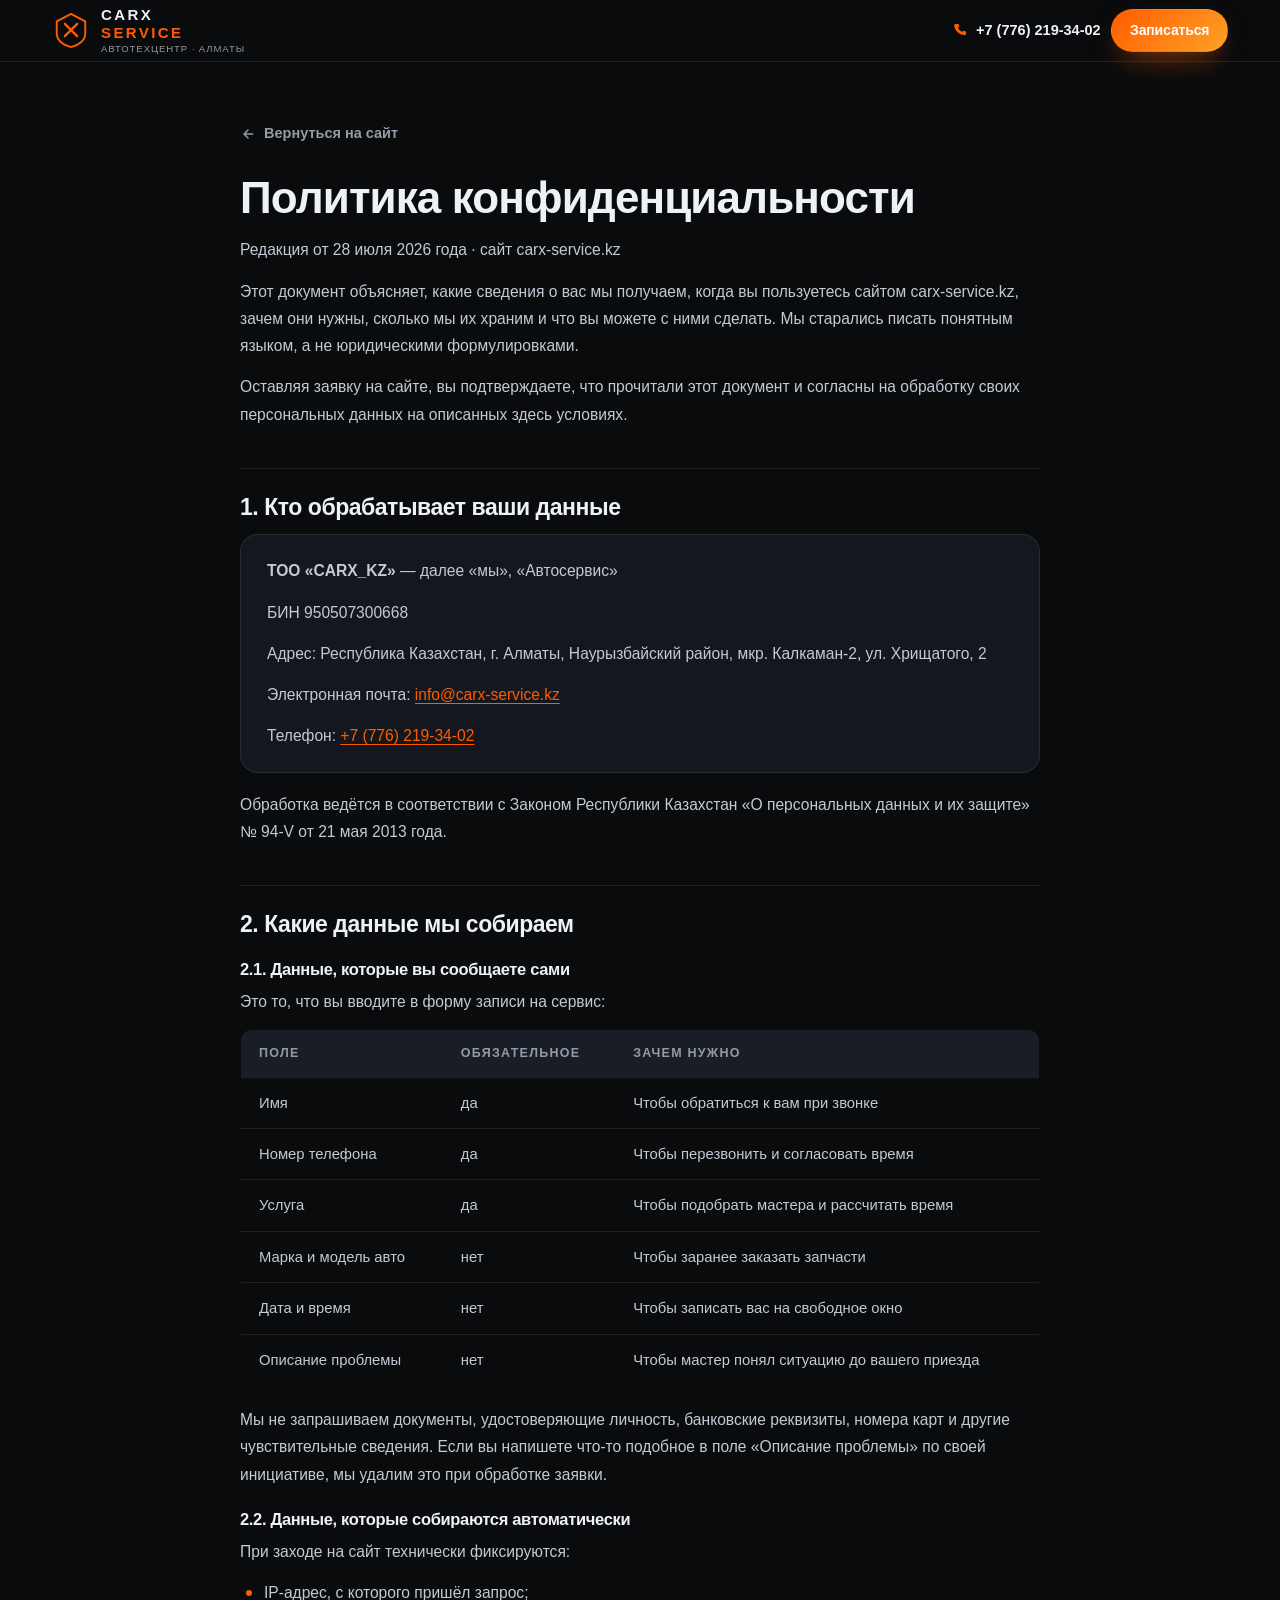
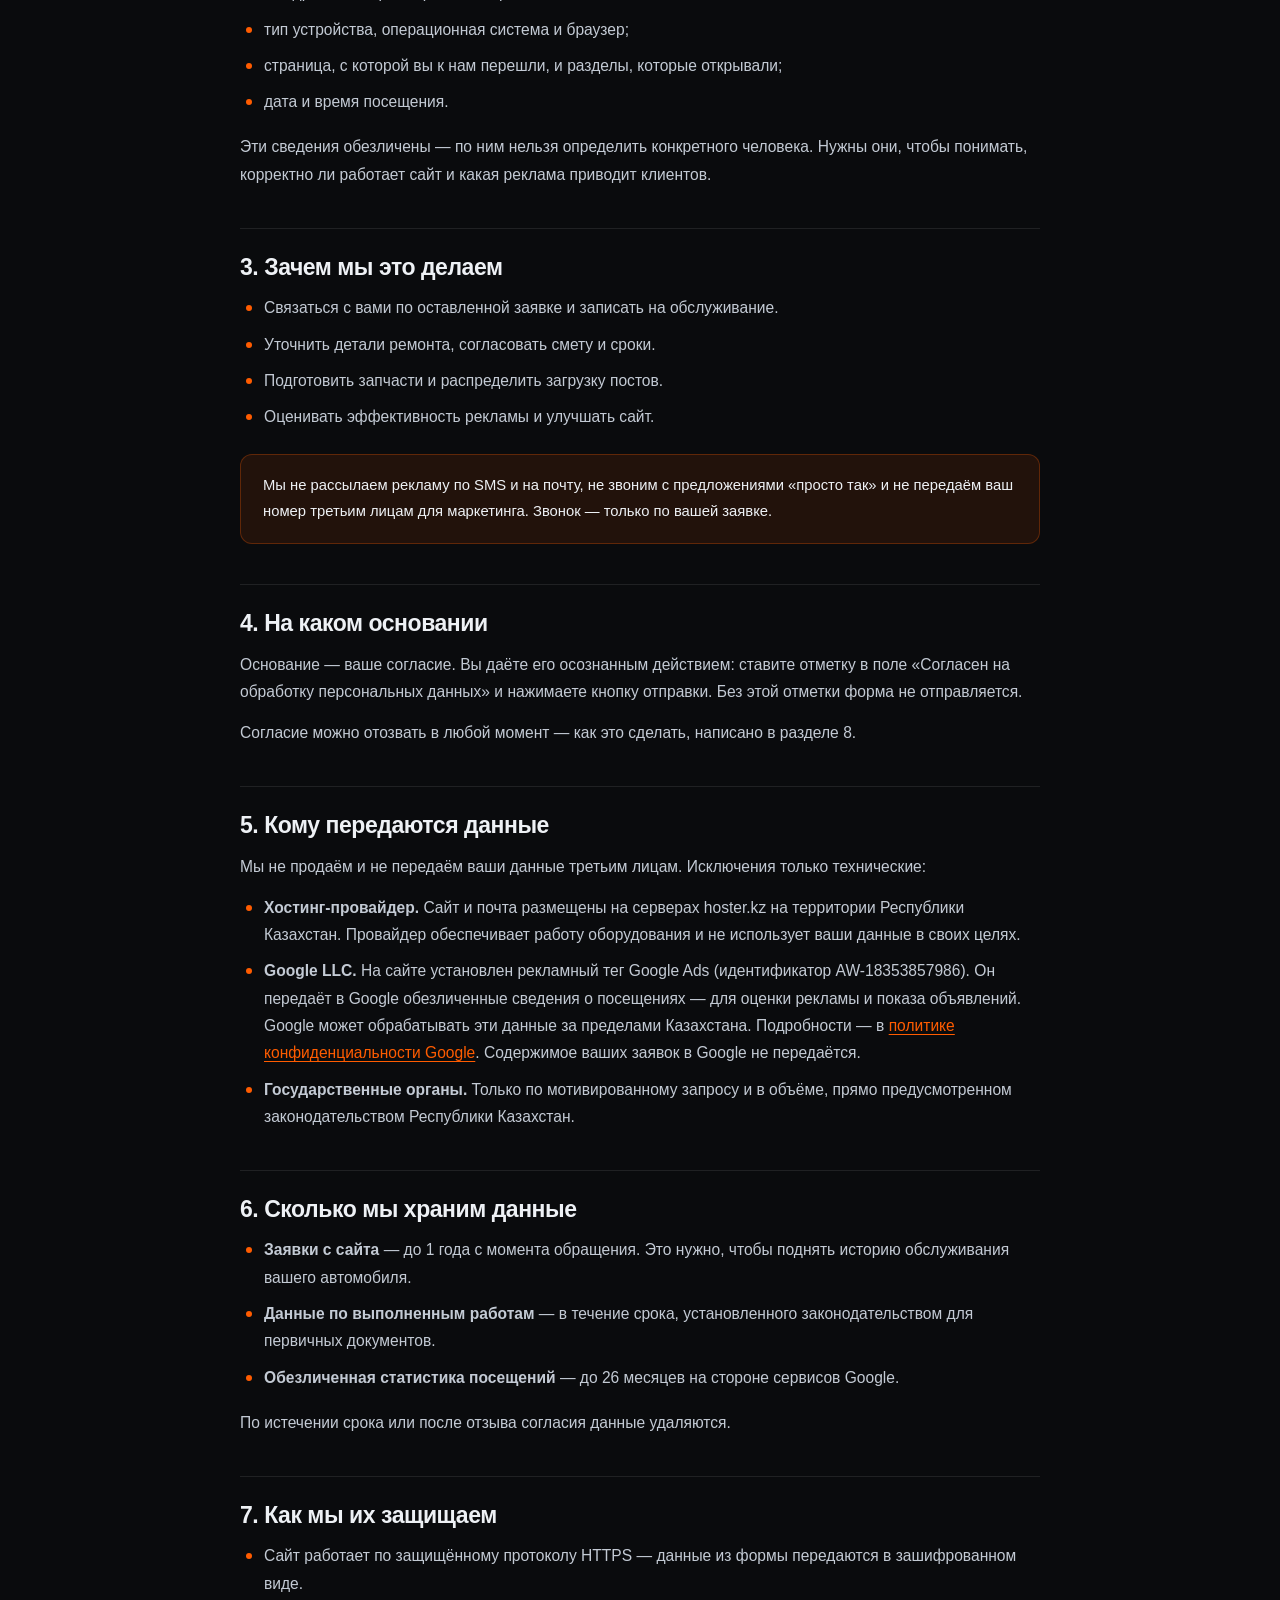
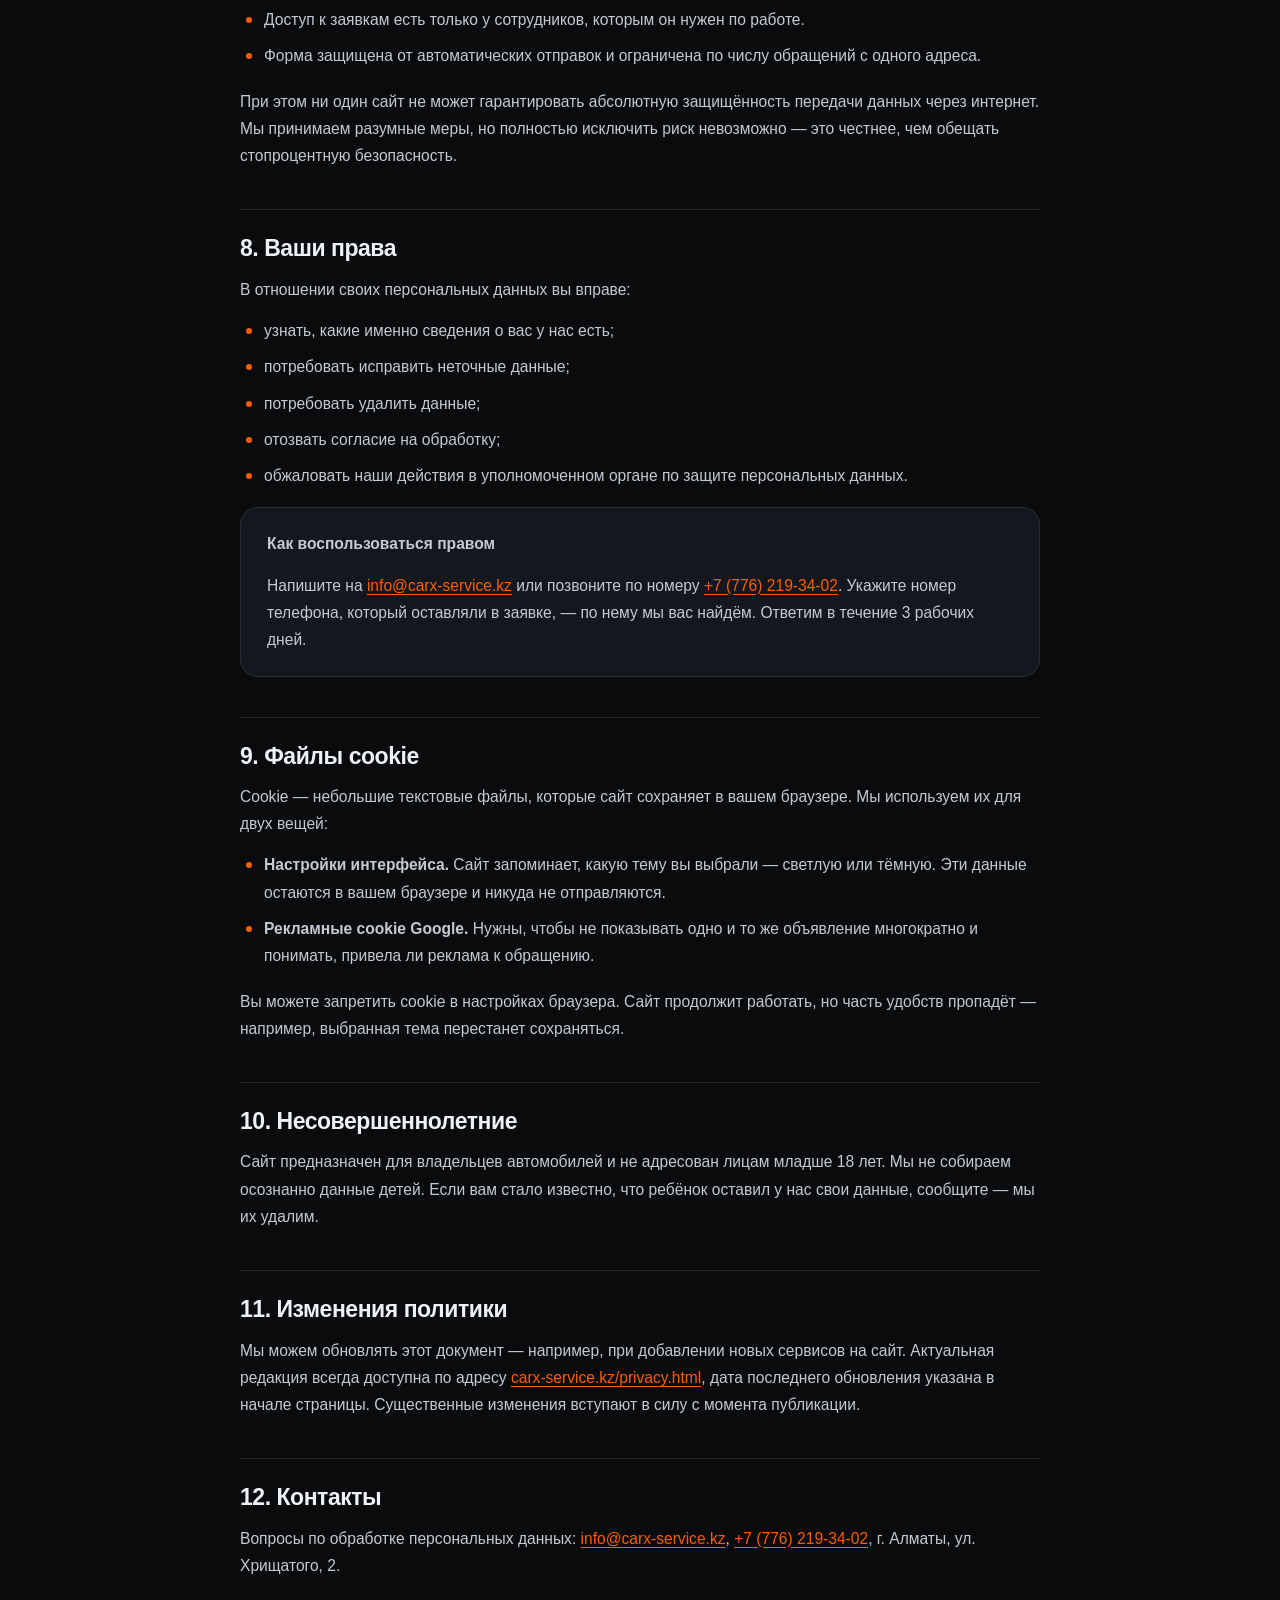
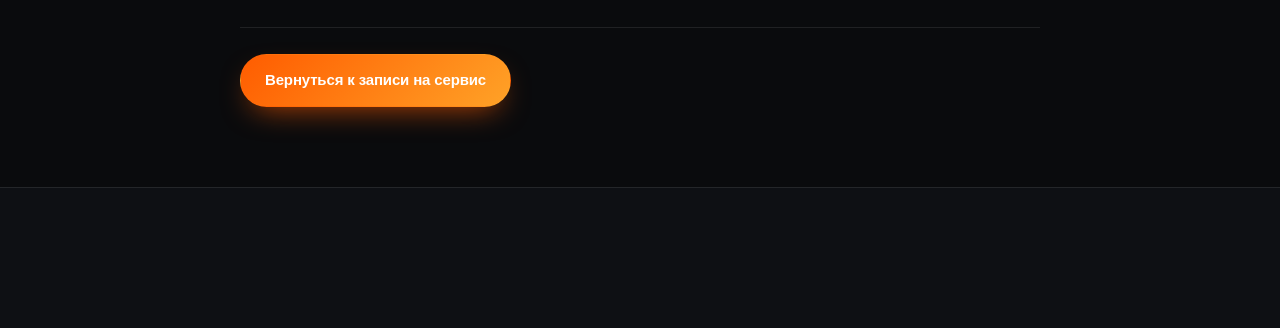
==== privacy.html @ 40d11602 "3 sept" ====
<!DOCTYPE html>
<html lang="ru" data-theme="dark">
<head>
<meta charset="utf-8">
<meta name="viewport" content="width=device-width, initial-scale=1, viewport-fit=cover">

<title>Политика конфиденциальности — CARX SERVICE, Алматы</title>
<meta name="description" content="Как автосервис CARX SERVICE в Алматы собирает, использует и защищает персональные данные посетителей сайта carx-service.kz.">
<link rel="canonical" href="https://carx-service.kz/privacy.html">
<meta name="robots" content="index, follow">
<meta name="theme-color" content="#0a0b0d">
<meta name="color-scheme" content="dark light">

<link rel="icon" href="assets/img/favicon.svg" type="image/svg+xml">
<link rel="icon" href="assets/img/favicon-32.png" sizes="32x32" type="image/png">
<link rel="apple-touch-icon" href="assets/img/apple-touch-icon.png">
<link rel="stylesheet" href="assets/css/style.css?v=5">

<style>
  /* Стили только для этой страницы — общий style.css не трогаем. */
  .doc { max-width: 800px; margin-inline: auto; padding: calc(var(--header-h) + 48px) 0 80px; }
  .doc__back {
    display: inline-flex; align-items: center; gap: 8px; margin-bottom: 28px;
    font-size: 14.5px; font-weight: 600; color: var(--muted);
    transition: color .25s var(--ease);
  }
  .doc__back:hover { color: var(--accent); }
  .doc h1 { font-size: clamp(28px, 4.5vw, 44px); margin-bottom: 14px; }
  .doc__meta { color: var(--muted); font-size: 14px; margin-bottom: 40px; }
  .doc h2 {
    font-size: clamp(19px, 2.4vw, 23px); margin: 40px 0 14px;
    padding-top: 26px; border-top: 1px solid var(--line);
  }
  .doc h3 { font-size: 16.5px; margin: 22px 0 10px; color: var(--txt); }
  .doc p, .doc li { color: var(--txt-2); font-size: 15.6px; line-height: 1.75; }
  .doc p { margin: 0 0 14px; }
  .doc ul { display: grid; gap: 9px; margin: 0 0 18px; padding-left: 4px; }
  .doc ul li { position: relative; padding-left: 20px; }
  .doc ul li::before {
    content: ""; position: absolute; left: 2px; top: 11px;
    width: 6px; height: 6px; border-radius: 50%; background: var(--accent);
  }
  .doc a:not(.btn):not(.doc__back) {
    color: var(--accent); text-decoration: underline; text-underline-offset: 3px;
  }
  .doc__card {
    padding: 22px 26px; border: 1px solid var(--line); border-radius: var(--radius);
    background: var(--surface); margin: 0 0 18px;
  }
  .doc__card p:last-child { margin-bottom: 0; }
  .doc__note {
    padding: 18px 22px; border-radius: var(--radius-sm); margin: 24px 0;
    background: color-mix(in srgb, var(--accent) 10%, transparent);
    border: 1px solid color-mix(in srgb, var(--accent) 28%, transparent);
  }
  .doc__note p { margin: 0; color: var(--txt); font-size: 14.8px; }
  .doc__foot { margin-top: 48px; padding-top: 26px; border-top: 1px solid var(--line); }
  .doc table { margin: 0 0 20px; border: 1px solid var(--line); border-radius: var(--radius-sm); overflow: hidden; }
  .doc th, .doc td { padding: 13px 18px; text-align: left; border-bottom: 1px solid var(--line); font-size: 14.8px; }
  .doc th { background: var(--surface-2); color: var(--muted); font-size: 12.5px; text-transform: uppercase; letter-spacing: .1em; }
  .doc td { color: var(--txt-2); }
  .doc tr:last-child td { border-bottom: 0; }
  @media (max-width: 640px) {
    .doc th:nth-child(2), .doc td:nth-child(2) { display: none; }
  }
</style>
</head>
<body>

<header class="header is-stuck">
  <div class="container header__inner">
    <a href="index.html" class="logo" aria-label="CARX SERVICE — на главную">
      <svg class="logo__mark" viewBox="0 0 40 40" width="38" height="38" aria-hidden="true">
        <path d="M20 3 L35 11 L35 24 C35 31 28 36 20 38 C12 36 5 31 5 24 L5 11 Z"
              fill="none" stroke="currentColor" stroke-width="2" stroke-linejoin="round"/>
        <path d="M13.5 13.5 L26.5 26.5 M26.5 13.5 L13.5 26.5" fill="none" stroke="currentColor"
              stroke-width="2.4" stroke-linecap="round" stroke-linejoin="round"/>
      </svg>
      <span class="logo__text">CARX<b>SERVICE</b><i>автотехцентр · Алматы</i></span>
    </a>
    <div class="header__actions" style="margin-left:auto">
      <a href="tel:+77762193402" class="header__phone">
        <svg viewBox="0 0 24 24" width="16" height="16" aria-hidden="true"><path d="M6.6 3h3l1.5 4-2.2 1.6a12 12 0 0 0 6.5 6.5L17 12.9l4 1.5v3a2.5 2.5 0 0 1-2.7 2.5A17 17 0 0 1 3.1 5.7 2.5 2.5 0 0 1 5.6 3z" fill="currentColor"/></svg>
        <span>+7 (776) 219-34-02</span>
      </a>
      <a href="index.html#booking" class="btn btn--primary btn--sm">Записаться</a>
    </div>
  </div>
</header>

<main class="container">
<article class="doc">

  <a href="index.html" class="doc__back">
    <svg viewBox="0 0 24 24" width="16" height="16" aria-hidden="true"><path d="M19 12H6M12 6l-6 6 6 6" fill="none" stroke="currentColor" stroke-width="2.2" stroke-linecap="round" stroke-linejoin="round"/></svg>
    Вернуться на сайт
  </a>

  <h1>Политика конфиденциальности</h1>
  <p class="doc__meta">Редакция от 28 июля 2026 года · сайт carx-service.kz</p>

  <p>
    Этот документ объясняет, какие сведения о вас мы получаем, когда вы пользуетесь сайтом
    carx-service.kz, зачем они нужны, сколько мы их храним и что вы можете с ними сделать.
    Мы старались писать понятным языком, а не юридическими формулировками.
  </p>
  <p>
    Оставляя заявку на сайте, вы подтверждаете, что прочитали этот документ и согласны
    на обработку своих персональных данных на описанных здесь условиях.
  </p>

  <h2>1. Кто обрабатывает ваши данные</h2>
  <div class="doc__card">
    <p><b>ТОО «CARX_KZ»</b> — далее «мы», «Автосервис»</p>
    <p>БИН 950507300668</p>
    <p>Адрес: Республика Казахстан, г. Алматы, Наурызбайский район, мкр. Калкаман-2, ул. Хрищатого, 2</p>
    <p>Электронная почта: <a href="mailto:info@carx-service.kz">info@carx-service.kz</a></p>
    <p>Телефон: <a href="tel:+77762193402">+7 (776) 219-34-02</a></p>
  </div>
  <p>
    Обработка ведётся в соответствии с Законом Республики Казахстан
    «О персональных данных и их защите» № 94-V от 21 мая 2013 года.
  </p>

  <h2>2. Какие данные мы собираем</h2>

  <h3>2.1. Данные, которые вы сообщаете сами</h3>
  <p>Это то, что вы вводите в форму записи на сервис:</p>
  <table>
    <thead><tr><th>Поле</th><th>Обязательное</th><th>Зачем нужно</th></tr></thead>
    <tbody>
      <tr><td>Имя</td><td>да</td><td>Чтобы обратиться к вам при звонке</td></tr>
      <tr><td>Номер телефона</td><td>да</td><td>Чтобы перезвонить и согласовать время</td></tr>
      <tr><td>Услуга</td><td>да</td><td>Чтобы подобрать мастера и рассчитать время</td></tr>
      <tr><td>Марка и модель авто</td><td>нет</td><td>Чтобы заранее заказать запчасти</td></tr>
      <tr><td>Дата и время</td><td>нет</td><td>Чтобы записать вас на свободное окно</td></tr>
      <tr><td>Описание проблемы</td><td>нет</td><td>Чтобы мастер понял ситуацию до вашего приезда</td></tr>
    </tbody>
  </table>
  <p>
    Мы не запрашиваем документы, удостоверяющие личность, банковские реквизиты, номера карт
    и другие чувствительные сведения. Если вы напишете что-то подобное в поле «Описание проблемы»
    по своей инициативе, мы удалим это при обработке заявки.
  </p>

  <h3>2.2. Данные, которые собираются автоматически</h3>
  <p>При заходе на сайт технически фиксируются:</p>
  <ul>
    <li>IP-адрес, с которого пришёл запрос;</li>
    <li>тип устройства, операционная система и браузер;</li>
    <li>страница, с которой вы к нам перешли, и разделы, которые открывали;</li>
    <li>дата и время посещения.</li>
  </ul>
  <p>
    Эти сведения обезличены — по ним нельзя определить конкретного человека. Нужны они,
    чтобы понимать, корректно ли работает сайт и какая реклама приводит клиентов.
  </p>

  <h2>3. Зачем мы это делаем</h2>
  <ul>
    <li>Связаться с вами по оставленной заявке и записать на обслуживание.</li>
    <li>Уточнить детали ремонта, согласовать смету и сроки.</li>
    <li>Подготовить запчасти и распределить загрузку постов.</li>
    <li>Оценивать эффективность рекламы и улучшать сайт.</li>
  </ul>
  <div class="doc__note">
    <p>
      Мы не рассылаем рекламу по SMS и на почту, не звоним с предложениями «просто так»
      и не передаём ваш номер третьим лицам для маркетинга. Звонок — только по вашей заявке.
    </p>
  </div>

  <h2>4. На каком основании</h2>
  <p>
    Основание — ваше согласие. Вы даёте его осознанным действием: ставите отметку в поле
    «Согласен на обработку персональных данных» и нажимаете кнопку отправки.
    Без этой отметки форма не отправляется.
  </p>
  <p>Согласие можно отозвать в любой момент — как это сделать, написано в разделе 8.</p>

  <h2>5. Кому передаются данные</h2>
  <p>Мы не продаём и не передаём ваши данные третьим лицам. Исключения только технические:</p>
  <ul>
    <li>
      <b>Хостинг-провайдер.</b> Сайт и почта размещены на серверах hoster.kz на территории
      Республики Казахстан. Провайдер обеспечивает работу оборудования и не использует
      ваши данные в своих целях.
    </li>
    <li>
      <b>Google LLC.</b> На сайте установлен рекламный тег Google Ads (идентификатор AW-18353857986).
      Он передаёт в Google обезличенные сведения о посещениях — для оценки рекламы и показа
      объявлений. Google может обрабатывать эти данные за пределами Казахстана. Подробности —
      в <a href="https://policies.google.com/privacy?hl=ru" target="_blank" rel="noopener">политике конфиденциальности Google</a>.
      Содержимое ваших заявок в Google не передаётся.
    </li>
    <li>
      <b>Государственные органы.</b> Только по мотивированному запросу и в объёме,
      прямо предусмотренном законодательством Республики Казахстан.
    </li>
  </ul>

  <h2>6. Сколько мы храним данные</h2>
  <ul>
    <li><b>Заявки с сайта</b> — до 1 года с момента обращения. Это нужно, чтобы поднять историю обслуживания вашего автомобиля.</li>
    <li><b>Данные по выполненным работам</b> — в течение срока, установленного законодательством для первичных документов.</li>
    <li><b>Обезличенная статистика посещений</b> — до 26 месяцев на стороне сервисов Google.</li>
  </ul>
  <p>По истечении срока или после отзыва согласия данные удаляются.</p>

  <h2>7. Как мы их защищаем</h2>
  <ul>
    <li>Сайт работает по защищённому протоколу HTTPS — данные из формы передаются в зашифрованном виде.</li>
    <li>Доступ к заявкам есть только у сотрудников, которым он нужен по работе.</li>
    <li>Форма защищена от автоматических отправок и ограничена по числу обращений с одного адреса.</li>
  </ul>
  <p>
    При этом ни один сайт не может гарантировать абсолютную защищённость передачи данных
    через интернет. Мы принимаем разумные меры, но полностью исключить риск невозможно —
    это честнее, чем обещать стопроцентную безопасность.
  </p>

  <h2>8. Ваши права</h2>
  <p>В отношении своих персональных данных вы вправе:</p>
  <ul>
    <li>узнать, какие именно сведения о вас у нас есть;</li>
    <li>потребовать исправить неточные данные;</li>
    <li>потребовать удалить данные;</li>
    <li>отозвать согласие на обработку;</li>
    <li>обжаловать наши действия в уполномоченном органе по защите персональных данных.</li>
  </ul>
  <div class="doc__card">
    <p><b>Как воспользоваться правом</b></p>
    <p>
      Напишите на <a href="mailto:info@carx-service.kz">info@carx-service.kz</a>
      или позвоните по номеру <a href="tel:+77762193402">+7 (776) 219-34-02</a>.
      Укажите номер телефона, который оставляли в заявке, — по нему мы вас найдём.
      Ответим в течение 3 рабочих дней.
    </p>
  </div>

  <h2>9. Файлы cookie</h2>
  <p>Cookie — небольшие текстовые файлы, которые сайт сохраняет в вашем браузере. Мы используем их для двух вещей:</p>
  <ul>
    <li><b>Настройки интерфейса.</b> Сайт запоминает, какую тему вы выбрали — светлую или тёмную. Эти данные остаются в вашем браузере и никуда не отправляются.</li>
    <li><b>Рекламные cookie Google.</b> Нужны, чтобы не показывать одно и то же объявление многократно и понимать, привела ли реклама к обращению.</li>
  </ul>
  <p>
    Вы можете запретить cookie в настройках браузера. Сайт продолжит работать, но часть
    удобств пропадёт — например, выбранная тема перестанет сохраняться.
  </p>

  <h2>10. Несовершеннолетние</h2>
  <p>
    Сайт предназначен для владельцев автомобилей и не адресован лицам младше 18 лет.
    Мы не собираем осознанно данные детей. Если вам стало известно, что ребёнок оставил
    у нас свои данные, сообщите — мы их удалим.
  </p>

  <h2>11. Изменения политики</h2>
  <p>
    Мы можем обновлять этот документ — например, при добавлении новых сервисов на сайт.
    Актуальная редакция всегда доступна по адресу
    <a href="https://carx-service.kz/privacy.html">carx-service.kz/privacy.html</a>,
    дата последнего обновления указана в начале страницы. Существенные изменения
    вступают в силу с момента публикации.
  </p>

  <h2>12. Контакты</h2>
  <p>
    Вопросы по обработке персональных данных:
    <a href="mailto:info@carx-service.kz">info@carx-service.kz</a>,
    <a href="tel:+77762193402">+7 (776) 219-34-02</a>,
    г. Алматы, ул. Хрищатого, 2.
  </p>

  <div class="doc__foot">
    <a href="index.html#booking" class="btn btn--primary">Вернуться к записи на сервис</a>
  </div>

</article>
</main>

<footer class="footer">
  <div class="container footer__bottom">
    <p>© 2013–2026 ТОО «CARX_KZ». Все права защищены.</p>
    <p><a href="index.html">Главная страница</a></p>
  </div>
</footer>

</body>
</html>
---- assets/css/style.css ----
/* =========================================================
   CARX SERVICE — автосервис в Алматы
   Нативный CSS. Без фреймворков и внешних шрифтов.
   Оглавление:
     01 Токены и темы        06 Секции и заголовки
     02 Базовые стили        07 Блоки (услуги … контакты)
     03 Утилиты и анимации   08 Подвал и оверлеи
     04 Кнопки               09 Адаптив
     05 Шапка и меню         10 prefers-reduced-motion
   ========================================================= */

/* ============ 01. ТОКЕНЫ И ТЕМЫ ============ */
:root {
  --accent:        #ff5c00;
  --accent-2:      #ffa227;
  --accent-ink:    #0a0b0d;

  --bg:            #0a0b0d;
  --bg-2:          #0e1014;
  --surface:       #14171d;
  --surface-2:     #191d25;
  --line:          rgba(255, 255, 255, .09);
  --line-strong:   rgba(255, 255, 255, .18);
  --txt:           #eef1f5;
  --txt-2:         #c3cad4;
  --muted:         #939ba8;
  --shadow:        0 24px 60px -20px rgba(0, 0, 0, .75);

  --radius:        18px;
  --radius-sm:     12px;
  --radius-lg:     26px;

  --header-h:      74px;
  --container:     1240px;
  --gap:           clamp(16px, 2.2vw, 28px);

  --ease:          cubic-bezier(.22, 1, .36, 1);
  --ease-out:      cubic-bezier(.16, 1, .3, 1);

  --font: -apple-system, BlinkMacSystemFont, "Segoe UI", "Inter", "SF Pro Display",
          Roboto, "Helvetica Neue", Arial, sans-serif;
  --mono: ui-monospace, "SF Mono", "JetBrains Mono", Menlo, Consolas, monospace;
}

[data-theme="light"] {
  --accent:        #e94e00;
  --accent-2:      #c2700a;
  --accent-ink:    #ffffff;

  --bg:            #f4f6f8;
  --bg-2:          #ffffff;
  --surface:       #ffffff;
  --surface-2:     #eef1f5;
  --line:          rgba(10, 12, 16, .10);
  --line-strong:   rgba(10, 12, 16, .22);
  --txt:           #10131a;
  --txt-2:         #333a46;
  --muted:         #626b78;
  --shadow:        0 24px 50px -24px rgba(15, 22, 36, .28);
}

/* ============ 02. БАЗОВЫЕ СТИЛИ ============ */
*, *::before, *::after { box-sizing: border-box; }

/* Обязательно: у оверлеев ниже задан display: flex/grid, и без !important
   он перебивает браузерное [hidden] { display: none }. Скрытый лайтбокс
   тогда остаётся во весь экран и перехватывает все клики по странице. */
[hidden] { display: none !important; }

html {
  scroll-behavior: smooth;
  scroll-padding-top: calc(var(--header-h) + 16px);
  -webkit-text-size-adjust: 100%;
}

body {
  margin: 0;
  background: var(--bg);
  color: var(--txt);
  font-family: var(--font);
  font-size: 16px;
  line-height: 1.65;
  -webkit-font-smoothing: antialiased;
  -moz-osx-font-smoothing: grayscale;
  overflow-x: hidden;
  transition: background-color .4s var(--ease), color .4s var(--ease);
}

body.is-locked { overflow: hidden; }

h1, h2, h3, h4 { margin: 0; line-height: 1.1; letter-spacing: -.02em; font-weight: 800; }
p  { margin: 0 0 1em; }
ul, ol { margin: 0; padding: 0; list-style: none; }
img, svg { display: block; max-width: 100%; }
img { height: auto; background: var(--surface-2); }
a  { color: inherit; text-decoration: none; }
button, input, select, textarea { font: inherit; color: inherit; }
table { border-collapse: collapse; width: 100%; }

::selection { background: var(--accent); color: #fff; }

:focus-visible {
  outline: 2px solid var(--accent);
  outline-offset: 3px;
  border-radius: 6px;
}

* { scrollbar-width: thin; scrollbar-color: var(--line-strong) transparent; }
*::-webkit-scrollbar { width: 10px; height: 10px; }
*::-webkit-scrollbar-thumb {
  background: var(--line-strong); border-radius: 20px;
  border: 3px solid transparent; background-clip: content-box;
}

.container {
  width: 100%;
  max-width: var(--container);
  margin-inline: auto;
  padding-inline: clamp(16px, 4vw, 32px);
}

.visually-hidden, .skip-link:not(:focus) {
  position: absolute; width: 1px; height: 1px;
  padding: 0; margin: -1px; overflow: hidden;
  clip: rect(0 0 0 0); clip-path: inset(50%); white-space: nowrap;
}

.skip-link {
  position: fixed; z-index: 1000; top: 12px; left: 12px;
  background: var(--accent); color: #fff;
  padding: 10px 18px; border-radius: 10px; font-weight: 700;
}

/* ============ 03. УТИЛИТЫ И АНИМАЦИИ ============ */

/* Появление при скролле */
[data-reveal] {
  opacity: 0;
  transform: translate3d(0, 26px, 0);
  transition: opacity .7s var(--ease-out), transform .7s var(--ease-out);
  transition-delay: var(--rd, 0ms);
  will-change: opacity, transform;
}
[data-reveal].is-in { opacity: 1; transform: none; }

/* Заголовки: построчное появление */
[data-split] .line { display: block; overflow: hidden; }
[data-split] .line > span {
  display: inline-block;
  transform: translate3d(0, 105%, 0);
  transition: transform .85s var(--ease-out);
  transition-delay: calc(var(--l, 0) * 90ms);
  will-change: transform;
}
[data-split].is-in .line > span { transform: none; }

/* Прелоадер */
.preloader {
  position: fixed; inset: 0; z-index: 9999;
  display: grid; place-items: center;
  background: var(--bg);
  transition: opacity .55s var(--ease), visibility .55s;
}
.preloader.is-done { opacity: 0; visibility: hidden; pointer-events: none; }
.preloader__inner { display: grid; justify-items: center; gap: 18px; color: var(--accent); }
.preloader__mark .pl-ring { opacity: .25; }
.preloader__mark .pl-needle { transform-origin: 32px 32px; animation: needle 1.4s var(--ease) infinite; }
@keyframes needle {
  0%   { transform: rotate(-140deg); }
  55%  { transform: rotate(140deg); }
  100% { transform: rotate(-140deg); }
}
.preloader__word {
  font-weight: 800; letter-spacing: .3em; font-size: 13px;
  color: var(--txt); text-transform: uppercase;
}
.preloader__word span { color: var(--accent); }
.preloader__bar { width: 180px; height: 3px; border-radius: 3px; background: var(--line); overflow: hidden; }
.preloader__bar i {
  display: block; height: 100%; width: 0;
  background: linear-gradient(90deg, var(--accent), var(--accent-2));
  transition: width .3s linear;
}

/* Полоса прогресса скролла */
.scroll-progress {
  position: fixed; top: 0; left: 0; z-index: 900;
  height: 3px; width: 100%;
  transform: scaleX(0); transform-origin: 0 50%;
  background: linear-gradient(90deg, var(--accent), var(--accent-2));
  will-change: transform;
}

/* Мягкое свечение за курсором */
.cursor-glow {
  position: fixed; z-index: 1; top: 0; left: 0;
  width: 480px; height: 480px; margin: -240px 0 0 -240px;
  border-radius: 50%; pointer-events: none; opacity: 0;
  background: radial-gradient(circle, rgba(255, 92, 0, .16), transparent 62%);
  transition: opacity .5s var(--ease);
  will-change: transform;
}
body.has-pointer .cursor-glow { opacity: 1; }
[data-theme="light"] .cursor-glow { background: radial-gradient(circle, rgba(233, 78, 0, .10), transparent 62%); }

/* Пульсирующая точка */
.pulse-dot {
  width: 8px; height: 8px; border-radius: 50%;
  background: #2ee06a; display: inline-block; flex: none;
  box-shadow: 0 0 0 0 rgba(46, 224, 106, .55);
  animation: pulse 2.2s infinite;
}
@keyframes pulse {
  70%  { box-shadow: 0 0 0 12px rgba(46, 224, 106, 0); }
  100% { box-shadow: 0 0 0 0 rgba(46, 224, 106, 0); }
}

/* ============ 04. КНОПКИ ============ */
.btn {
  --btn-bg: transparent;
  --btn-fg: var(--txt);
  --btn-bd: var(--line-strong);
  position: relative;
  display: inline-flex; align-items: center; justify-content: center; gap: 10px;
  padding: 13px 24px;
  border: 1px solid var(--btn-bd);
  border-radius: 999px;
  background: var(--btn-bg);
  color: var(--btn-fg);
  font-weight: 650;
  font-size: 15px;
  letter-spacing: -.01em;
  cursor: pointer;
  overflow: hidden;
  white-space: nowrap;
  transition: transform .35s var(--ease), box-shadow .35s var(--ease),
              background-color .3s var(--ease), border-color .3s var(--ease), color .3s var(--ease);
  will-change: transform;
}
.btn::after {
  content: ""; position: absolute; inset: 0;
  background: radial-gradient(120px 80px at var(--mx, 50%) var(--my, 50%), rgba(255, 255, 255, .22), transparent 70%);
  opacity: 0; transition: opacity .35s var(--ease);
}
.btn:hover::after { opacity: 1; }
.btn:hover { transform: translateY(-2px); }
.btn:active { transform: translateY(0) scale(.985); }

.btn--primary {
  --btn-bg: linear-gradient(135deg, var(--accent), var(--accent-2));
  --btn-fg: #fff;
  --btn-bd: transparent;
  box-shadow: 0 12px 30px -12px rgba(255, 92, 0, .75);
}
.btn--primary:hover { box-shadow: 0 18px 40px -14px rgba(255, 92, 0, .9); }
.btn--outline { --btn-bd: var(--line-strong); }
.btn--outline:hover { --btn-bd: var(--accent); color: var(--accent); }
.btn--ghost { --btn-bg: var(--surface-2); --btn-bd: transparent; }
.btn--ghost:hover { --btn-bg: var(--surface); --btn-bd: var(--line-strong); }
.btn--sm  { padding: 9px 18px; font-size: 14px; }
.btn--lg  { padding: 16px 30px; font-size: 16px; }
.btn--block { display: flex; width: 100%; }
.btn svg { flex: none; transition: transform .35s var(--ease); }
.btn:hover svg { transform: translateX(3px); }

.icon-btn {
  display: grid; place-items: center;
  width: 40px; height: 40px;
  border: 1px solid var(--line); border-radius: 12px;
  background: var(--surface); cursor: pointer;
  transition: border-color .3s var(--ease), transform .3s var(--ease), color .3s var(--ease);
}
.icon-btn:hover { border-color: var(--accent); color: var(--accent); transform: rotate(-12deg); }
.icon-btn .ico-moon { display: none; }
[data-theme="light"] .icon-btn .ico-moon { display: block; }
[data-theme="light"] .icon-btn .ico-sun  { display: none; }

/* ============ 05. ШАПКА И МЕНЮ ============ */
.header {
  position: fixed; inset: 0 0 auto; z-index: 800;
  height: var(--header-h);
  display: flex; align-items: center;
  border-bottom: 1px solid transparent;
  transition: height .35s var(--ease), background-color .35s var(--ease),
              border-color .35s var(--ease), transform .4s var(--ease);
}
.header.is-stuck {
  height: 62px;
  background: color-mix(in srgb, var(--bg) 82%, transparent);
  backdrop-filter: blur(16px) saturate(140%);
  -webkit-backdrop-filter: blur(16px) saturate(140%);
  border-bottom-color: var(--line);
}
.header.is-hidden { transform: translateY(-105%); }
.header__inner { display: flex; align-items: center; gap: clamp(12px, 2vw, 28px); width: 100%; }

.logo { display: flex; align-items: center; gap: 11px; flex: none; }
.logo__mark { color: var(--accent); transition: transform .5s var(--ease); }
.logo:hover .logo__mark { transform: rotate(-8deg) scale(1.06); }
.logo__text {
  display: grid; font-weight: 800; font-size: 15px;
  letter-spacing: .16em; line-height: 1.15;
}
.logo__text b { color: var(--accent); font-weight: 800; }
.logo__text i {
  font-style: normal; font-weight: 500; font-size: 9.5px;
  letter-spacing: .1em; color: var(--muted); text-transform: uppercase; margin-top: 3px;
}

.nav { display: flex; align-items: center; gap: 2px; margin-inline: auto; }
.nav__link {
  position: relative; padding: 8px 11px; border-radius: 10px;
  font-size: 14.5px; font-weight: 550; color: var(--txt-2);
  white-space: nowrap;
  transition: color .28s var(--ease), background-color .28s var(--ease);
}
.nav__link::after {
  content: ""; position: absolute; left: 12px; right: 12px; bottom: 3px;
  height: 2px; border-radius: 2px; background: var(--accent);
  transform: scaleX(0); transform-origin: 0 50%;
  transition: transform .35s var(--ease);
}
.nav__link:hover { color: var(--txt); background: var(--surface); }
.nav__link.is-active { color: var(--txt); }
.nav__link.is-active::after { transform: scaleX(1); }

.header__actions { display: flex; align-items: center; gap: 10px; flex: none; }
.header__phone {
  display: flex; align-items: center; gap: 8px;
  font-weight: 700; font-size: 14.5px; white-space: nowrap;
  transition: color .28s var(--ease);
}
.header__phone svg { color: var(--accent); }
.header__phone:hover { color: var(--accent); }

/* Flex-колонка, а не grid: у grid строки растягиваются по высоте кнопки,
   расстояние между полосками «плавает» и крестик не сходится. */
.burger {
  display: none; width: 42px; height: 42px;
  flex-direction: column; align-items: center; justify-content: center; gap: 6px;
  border: 1px solid var(--line); border-radius: 12px;
  background: var(--surface); cursor: pointer; padding: 0;
}
.burger span {
  display: block; width: 18px; height: 2px; flex: none;
  background: var(--txt); border-radius: 2px;
  transition: transform .35s var(--ease), opacity .25s var(--ease);
}
/* Шаг 8px = высота полоски (2) + вертикальные отступы (3 + 3):
   именно на столько нужно свести крайние полоски, чтобы получился крестик. */
.burger.is-open span:nth-child(1) { transform: translateY(8px) rotate(45deg); }
.burger.is-open span:nth-child(2) { opacity: 0; }
.burger.is-open span:nth-child(3) { transform: translateY(-8px) rotate(-45deg); }

.mobile-menu {
  position: fixed; inset: 0; z-index: 790;
  display: flex; flex-direction: column; gap: 28px;
  /* Не center: при переполнении flex выталкивает содержимое ВВЕРХ,
     и первый пункт уезжает под шапку. Центрируем авто-отступами ниже —
     они схлопываются в 0, когда места не хватает. */
  justify-content: flex-start;
  /* env(safe-area-inset-*) — вырез и «домашняя полоска» на iPhone.
     Без inset меню начинается прямо под логотипом. */
  padding:
    calc(var(--header-h) + env(safe-area-inset-top, 0px) + 28px)
    clamp(20px, 7vw, 48px)
    calc(36px + env(safe-area-inset-bottom, 0px));
  background: var(--bg);
  opacity: 0; transition: opacity .35s var(--ease);
  overflow-y: auto;
  overscroll-behavior: contain;
}
.mobile-menu.is-open { opacity: 1; }
.mobile-menu__nav { display: grid; gap: 4px; margin-top: auto; }
.mobile-menu__foot { margin-bottom: auto; }
.mobile-menu__nav a {
  font-size: clamp(24px, 7vw, 38px); font-weight: 800; letter-spacing: -.03em;
  padding: 6px 0; border-bottom: 1px solid var(--line);
  opacity: 0; transform: translateY(20px);
  transition: opacity .5s var(--ease) calc(var(--i) * 45ms),
              transform .5s var(--ease) calc(var(--i) * 45ms), color .25s;
}
.mobile-menu.is-open .mobile-menu__nav a { opacity: 1; transform: none; }
.mobile-menu__nav a:hover { color: var(--accent); }
.mobile-menu__foot {
  display: grid; gap: 10px;
  opacity: 0; transform: translateY(20px);
  transition: opacity .5s var(--ease) calc(var(--i) * 45ms),
              transform .5s var(--ease) calc(var(--i) * 45ms);
}
.mobile-menu.is-open .mobile-menu__foot { opacity: 1; transform: none; }
.mobile-menu__foot p { color: var(--muted); font-size: 13.5px; margin: 4px 0 0; text-align: center; }

/* ============ 06. СЕКЦИИ И ЗАГОЛОВКИ ============ */
.section { padding: clamp(64px, 9vw, 120px) 0; position: relative; }
.section--alt { background: var(--bg-2); }
.section + .section { border-top: 1px solid var(--line); }

.section__head {
  display: grid; grid-template-columns: minmax(0, 1.15fr) minmax(0, .85fr);
  gap: clamp(20px, 4vw, 64px); align-items: end;
  margin-bottom: clamp(34px, 5vw, 60px);
}
.section__head--center {
  grid-template-columns: 1fr; justify-items: center; text-align: center;
  max-width: 780px; margin-inline: auto;
}
.section__desc { color: var(--muted); font-size: 16.5px; margin: 0; }
.section__desc--center { max-width: 620px; }

.kicker {
  display: inline-block; margin: 0 0 14px;
  font-family: var(--mono); font-size: 12.5px; font-weight: 600;
  letter-spacing: .18em; text-transform: uppercase; color: var(--accent);
}
.section__title { font-size: clamp(30px, 4.4vw, 54px); }

/* ============ 07. БЛОКИ ============ */

/* --- Герой --- */
.hero {
  position: relative; isolation: isolate;
  min-height: min(100svh, 940px);
  display: flex; align-items: center;
  padding: calc(var(--header-h) + 56px) 0 84px;
  overflow: hidden;
}
.hero__media { position: absolute; inset: 0; z-index: -1; }
.hero__img {
  width: 100%; height: 118%; object-fit: cover;
  transform: translate3d(0, 0, 0) scale(1.06);
  will-change: transform;
  filter: saturate(.85) contrast(1.05);
}
.hero__scrim {
  position: absolute; inset: 0;
  background:
    linear-gradient(180deg, rgba(10,11,13,.86) 0%, rgba(10,11,13,.58) 34%, rgba(10,11,13,.94) 92%),
    linear-gradient(100deg, rgba(10,11,13,.92) 8%, rgba(10,11,13,.25) 62%);
}
[data-theme="light"] .hero__scrim {
  background:
    linear-gradient(180deg, rgba(244,246,248,.9) 0%, rgba(244,246,248,.6) 34%, rgba(244,246,248,.97) 92%),
    linear-gradient(100deg, rgba(244,246,248,.95) 8%, rgba(244,246,248,.3) 62%);
}
.hero__grid {
  position: absolute; inset: 0; opacity: .5;
  background-image:
    linear-gradient(var(--line) 1px, transparent 1px),
    linear-gradient(90deg, var(--line) 1px, transparent 1px);
  background-size: 68px 68px;
  mask-image: radial-gradient(ellipse 80% 60% at 30% 40%, #000 20%, transparent 75%);
  -webkit-mask-image: radial-gradient(ellipse 80% 60% at 30% 40%, #000 20%, transparent 75%);
}
.hero__glow {
  position: absolute; right: -8%; top: 8%;
  width: min(52vw, 620px); aspect-ratio: 1;
  background: radial-gradient(circle, rgba(255, 92, 0, .28), transparent 62%);
  filter: blur(10px);
  animation: floaty 9s ease-in-out infinite alternate;
}
@keyframes floaty {
  from { transform: translate3d(0, 0, 0) scale(1); }
  to   { transform: translate3d(-3%, 5%, 0) scale(1.12); }
}

.hero__inner { position: relative; max-width: 900px; }
.eyebrow {
  display: inline-flex; align-items: center; gap: 10px;
  padding: 8px 16px; border: 1px solid var(--line-strong); border-radius: 999px;
  background: color-mix(in srgb, var(--surface) 70%, transparent);
  backdrop-filter: blur(8px);
  font-size: 13px; font-weight: 600; color: var(--txt-2);
  margin: 0 0 22px;
}
.hero__title {
  font-size: clamp(36px, 6.4vw, 80px);
  letter-spacing: -.035em; line-height: 1.02;
  margin: 0 0 22px; max-width: 16ch;
}
.hero__lead { max-width: 60ch; font-size: clamp(16px, 1.6vw, 19px); color: var(--txt-2); margin: 0 0 20px; }
.hero__lead b { color: var(--txt); }

.hero__rotator {
  display: flex; align-items: baseline; gap: 10px; flex-wrap: wrap;
  font-size: 15.5px; color: var(--muted); margin-bottom: 30px;
}
.rotator { position: relative; display: inline-block; height: 1.5em; overflow: hidden; min-width: 21ch; }
.rotator__item {
  position: absolute; left: 0; top: 0; white-space: nowrap;
  display: block; color: var(--accent); font-weight: 700;
  transform: translateY(100%); opacity: 0;
  transition: transform .5s var(--ease-out), opacity .5s var(--ease-out);
}
.rotator__item.is-active { transform: none; opacity: 1; }
.rotator__item.is-out { transform: translateY(-100%); opacity: 0; }

.hero__cta { display: flex; flex-wrap: wrap; gap: 12px; margin-bottom: 44px; }

.hero__stats {
  display: grid; grid-template-columns: repeat(4, minmax(0, 1fr));
  gap: clamp(12px, 2vw, 28px);
  padding-top: 26px; border-top: 1px solid var(--line);
  max-width: 720px;
}
.hero__stats li { display: grid; gap: 2px; }
.hero__stats b {
  font-size: clamp(24px, 3.2vw, 38px); font-weight: 800; letter-spacing: -.03em;
  font-variant-numeric: tabular-nums;
  background: linear-gradient(135deg, var(--txt), var(--accent));
  -webkit-background-clip: text; background-clip: text; color: transparent;
}
.hero__stats span { font-size: 12.5px; color: var(--muted); line-height: 1.35; }

.hero__scroll {
  position: absolute; left: 50%; bottom: 26px; translate: -50% 0;
  display: grid; justify-items: center; gap: 8px;
  font-size: 11px; letter-spacing: .22em; text-transform: uppercase; color: var(--muted);
}
.hero__mouse {
  width: 22px; height: 34px; border: 1.5px solid var(--line-strong); border-radius: 12px;
  display: grid; justify-items: center; padding-top: 6px;
}
.hero__mouse i {
  width: 3px; height: 7px; border-radius: 2px; background: var(--accent);
  animation: wheel 1.8s var(--ease) infinite;
}
@keyframes wheel {
  0%   { opacity: 0; transform: translateY(-4px); }
  40%  { opacity: 1; }
  100% { opacity: 0; transform: translateY(10px); }
}

/* --- Бегущая строка --- */
.marquee {
  border-block: 1px solid var(--line);
  background: var(--bg-2);
  padding: 18px 0; overflow: hidden;
  mask-image: linear-gradient(90deg, transparent, #000 8%, #000 92%, transparent);
  -webkit-mask-image: linear-gradient(90deg, transparent, #000 8%, #000 92%, transparent);
}
.marquee__track { display: flex; width: max-content; animation: marquee 46s linear infinite; }
.marquee:hover .marquee__track { animation-play-state: paused; }
.marquee__row { display: flex; align-items: center; gap: 26px; padding-right: 26px; }
.marquee__row span {
  font-size: clamp(15px, 1.8vw, 21px); font-weight: 700; letter-spacing: -.01em;
  color: var(--muted); white-space: nowrap;
  transition: color .3s var(--ease);
}
.marquee__row span:hover { color: var(--accent); }
.marquee__row i { color: var(--accent); font-size: 8px; font-style: normal; opacity: .55; }
@keyframes marquee { to { transform: translate3d(-50%, 0, 0); } }

/* --- Услуги --- */
.services {
  display: grid; gap: var(--gap);
  grid-template-columns: repeat(auto-fill, minmax(288px, 1fr));
}
.svc {
  position: relative; isolation: isolate;
  display: flex; flex-direction: column;
  padding: 28px 26px 24px;
  border: 1px solid var(--line); border-radius: var(--radius);
  background: var(--surface);
  overflow: hidden;
  transition: transform .45s var(--ease), border-color .35s var(--ease), box-shadow .45s var(--ease);
  transform-style: preserve-3d;
}
.svc::before {
  content: ""; position: absolute; inset: 0; z-index: -1; opacity: 0;
  background: radial-gradient(420px 220px at var(--mx, 50%) var(--my, 0%), rgba(255, 92, 0, .16), transparent 70%);
  transition: opacity .45s var(--ease);
}
.svc:hover { border-color: var(--line-strong); box-shadow: var(--shadow); }
.svc:hover::before { opacity: 1; }
.svc__icon {
  width: 54px; height: 54px; display: grid; place-items: center;
  border-radius: 15px; margin-bottom: 20px;
  background: linear-gradient(150deg, color-mix(in srgb, var(--accent) 22%, transparent), transparent);
  border: 1px solid var(--line); color: var(--accent);
  transition: transform .45s var(--ease);
}
.svc__icon svg { width: 28px; height: 28px; }
.svc:hover .svc__icon { transform: translateZ(20px) rotate(-6deg) scale(1.05); }
.svc h3 { font-size: 19.5px; margin-bottom: 10px; }
.svc p { color: var(--muted); font-size: 14.6px; line-height: 1.6; margin: 0 0 20px; flex: 1; }
.svc__price {
  display: inline-block; align-self: flex-start;
  padding: 5px 13px; border-radius: 999px; margin-bottom: 14px;
  background: color-mix(in srgb, var(--accent) 14%, transparent);
  color: var(--accent); font-weight: 700; font-size: 13.5px;
  border: 1px solid color-mix(in srgb, var(--accent) 30%, transparent);
}
.svc__link {
  font-weight: 650; font-size: 14.5px; color: var(--txt-2);
  transition: color .28s var(--ease), letter-spacing .28s var(--ease);
}
.svc:hover .svc__link { color: var(--accent); letter-spacing: .02em; }

.svc--cta {
  background: linear-gradient(155deg, color-mix(in srgb, var(--accent) 20%, var(--surface)), var(--surface));
  border-color: color-mix(in srgb, var(--accent) 32%, transparent);
  justify-content: center;
}
.svc--cta h3 { font-size: 22px; }
.svc--cta p { flex: none; }

/* --- О сервисе --- */
.about {
  display: grid; grid-template-columns: minmax(0, .95fr) minmax(0, 1.05fr);
  gap: clamp(28px, 5vw, 72px); align-items: center;
}
.about__media { position: relative; padding-bottom: 60px; }
.about__img { margin: 0; overflow: hidden; border-radius: var(--radius-lg); box-shadow: var(--shadow); }
.about__img img { width: 100%; height: 100%; object-fit: cover; }
.about__img--big { aspect-ratio: 4 / 3; }
.about__img--small {
  position: absolute; right: -6%; bottom: 0;
  width: 46%; aspect-ratio: 1;
  border: 6px solid var(--bg-2); border-radius: var(--radius);
}
.about__badge {
  position: absolute; left: -4%; bottom: 22%;
  display: flex; align-items: center; gap: 12px;
  padding: 14px 20px; border-radius: 16px;
  background: linear-gradient(135deg, var(--accent), var(--accent-2));
  color: #fff; box-shadow: 0 18px 40px -18px rgba(255, 92, 0, .9);
  animation: floaty 6s ease-in-out infinite alternate;
}
.about__badge b { font-size: 34px; font-weight: 800; letter-spacing: -.04em; line-height: 1; }
.about__badge span { font-size: 12.5px; line-height: 1.3; font-weight: 600; }

.about__body > p { color: var(--muted); max-width: 58ch; }
.about__body .section__title { margin-bottom: 20px; }
.feats { display: grid; gap: 14px; margin: 26px 0; }
.feats li { display: flex; gap: 13px; align-items: flex-start; }
.feats svg {
  width: 22px; height: 22px; flex: none; margin-top: 3px;
  padding: 3px; border-radius: 50%;
  background: color-mix(in srgb, var(--accent) 16%, transparent);
  color: var(--accent);
}
.feats b { display: block; font-size: 15.5px; margin-bottom: 2px; }
.feats span { color: var(--muted); font-size: 14.2px; line-height: 1.55; }
.about__cta { display: flex; flex-wrap: wrap; gap: 10px; }

/* --- Процесс --- */
.steps {
  display: grid; gap: var(--gap);
  grid-template-columns: repeat(auto-fit, minmax(210px, 1fr));
}
.step {
  position: relative; padding: 30px 24px 26px;
  border: 1px solid var(--line); border-radius: var(--radius);
  background: var(--surface);
  transition: transform .45s var(--ease), border-color .35s var(--ease);
}
.step::after {
  content: ""; position: absolute; top: 50px; right: -14px;
  width: 12px; height: 12px;
  border-top: 2px solid var(--line-strong); border-right: 2px solid var(--line-strong);
  rotate: 45deg;
}
.step:last-child::after { display: none; }
.step:hover { transform: translateY(-6px); border-color: color-mix(in srgb, var(--accent) 45%, transparent); }
.step__num {
  display: block; font-family: var(--mono); font-size: 34px; font-weight: 700;
  letter-spacing: -.04em; margin-bottom: 12px;
  background: linear-gradient(135deg, var(--accent), transparent 85%);
  -webkit-background-clip: text; background-clip: text; color: transparent;
}
.step h3 { font-size: 17.5px; margin-bottom: 9px; }
.step p { color: var(--muted); font-size: 14.2px; line-height: 1.6; margin: 0 0 16px; }
.step__time {
  display: inline-block; font-size: 12.5px; font-weight: 650;
  padding: 4px 11px; border-radius: 999px;
  border: 1px dashed var(--line-strong); color: var(--txt-2);
}

/* --- Цены --- */
.tabs__nav { display: flex; gap: 8px; flex-wrap: wrap; padding-bottom: 20px; }
.tabs__btn {
  padding: 10px 20px; border-radius: 999px; cursor: pointer;
  border: 1px solid var(--line); background: var(--surface);
  font-size: 14.5px; font-weight: 600; color: var(--txt-2);
  transition: background-color .3s var(--ease), border-color .3s var(--ease), color .3s var(--ease);
}
.tabs__btn:hover { border-color: var(--line-strong); color: var(--txt); }
.tabs__btn.is-active {
  background: linear-gradient(135deg, var(--accent), var(--accent-2));
  border-color: transparent; color: #fff;
  box-shadow: 0 10px 26px -14px rgba(255, 92, 0, .9);
}
.tabs__panel { display: none; }
.tabs__panel.is-active { display: block; animation: fadeUp .5s var(--ease-out) both; }
@keyframes fadeUp { from { opacity: 0; transform: translateY(14px); } }

.price {
  border: 1px solid var(--line); border-radius: var(--radius);
  overflow: hidden; background: var(--surface);
}
.price thead th {
  text-align: left; padding: 15px 22px;
  font-size: 12px; letter-spacing: .12em; text-transform: uppercase;
  color: var(--muted); font-weight: 700;
  background: var(--surface-2); border-bottom: 1px solid var(--line);
}
.price thead th:last-child, .price td:last-child { text-align: right; }
.price td {
  padding: 15px 22px; border-bottom: 1px solid var(--line);
  font-size: 15px; color: var(--txt-2);
}
.price tbody tr { transition: background-color .25s var(--ease); }
.price tbody tr:hover { background: var(--surface-2); }
.price tbody tr:last-child td { border-bottom: 0; }
.price td:first-child { color: var(--txt); font-weight: 550; }
.price td:nth-child(2) { color: var(--muted); font-size: 14px; white-space: nowrap; }
.price td:last-child { color: var(--accent); font-weight: 700; white-space: nowrap; }
.price__note { color: var(--muted); font-size: 13.5px; margin: 18px 0 0; }

/* --- Мастера --- */
.team { display: grid; gap: var(--gap); grid-template-columns: repeat(auto-fill, minmax(268px, 1fr)); }
.member {
  border: 1px solid var(--line); border-radius: var(--radius);
  background: var(--surface); overflow: hidden;
  transition: transform .45s var(--ease), border-color .35s var(--ease), box-shadow .45s var(--ease);
}
.member:hover { transform: translateY(-8px); border-color: var(--line-strong); box-shadow: var(--shadow); }
.member__photo { position: relative; aspect-ratio: 4 / 5; overflow: hidden; }
.member__photo img {
  width: 100%; height: 100%; object-fit: cover;
  filter: grayscale(.55) contrast(1.04);
  transition: transform .8s var(--ease), filter .6s var(--ease);
}
.member:hover .member__photo img { transform: scale(1.06); filter: grayscale(0); }
.member__photo::after {
  content: ""; position: absolute; inset: 0;
  background: linear-gradient(180deg, transparent 45%, color-mix(in srgb, var(--surface) 92%, transparent));
}
.member__exp {
  position: absolute; z-index: 1; left: 14px; top: 14px;
  padding: 5px 12px; border-radius: 999px;
  background: rgba(12, 14, 18, .55);
  backdrop-filter: blur(8px); border: 1px solid rgba(255, 255, 255, .22);
  font-size: 12px; font-weight: 650; color: #fff;
}
.member__body { padding: 20px 22px 24px; }
.member__body h3 { font-size: 19px; margin-bottom: 4px; }
.member__role { color: var(--accent); font-size: 13.5px; font-weight: 650; margin: 0 0 12px; }
.member__bio { color: var(--muted); font-size: 14.2px; line-height: 1.6; margin: 0 0 16px; }
.member__tags { display: flex; flex-wrap: wrap; gap: 6px; }
.member__tags li {
  font-size: 11.8px; padding: 4px 10px; border-radius: 999px;
  border: 1px solid var(--line); color: var(--txt-2); background: var(--surface-2);
}

/* --- Работы --- */
.filters { display: flex; flex-wrap: wrap; gap: 8px; margin-bottom: 28px; }
.chip {
  padding: 9px 18px; border-radius: 999px; cursor: pointer;
  border: 1px solid var(--line); background: var(--surface);
  font-size: 14px; font-weight: 600; color: var(--txt-2);
  transition: background-color .3s var(--ease), border-color .3s var(--ease), color .3s var(--ease);
}
.chip:hover { border-color: var(--line-strong); color: var(--txt); }
.chip.is-active { background: var(--txt); color: var(--bg); border-color: var(--txt); }

.gallery { display: grid; gap: 14px; grid-template-columns: repeat(auto-fill, minmax(280px, 1fr)); }
.shot {
  position: relative; margin: 0; overflow: hidden;
  border-radius: var(--radius); cursor: zoom-in;
  aspect-ratio: 4 / 3; border: 1px solid var(--line);
}
.shot.is-hidden { display: none; }
.shot img {
  width: 100%; height: 100%; object-fit: cover;
  transition: transform .8s var(--ease);
}
.shot:hover img { transform: scale(1.07); }
.shot figcaption {
  position: absolute; inset: auto 0 0; z-index: 1;
  display: grid; gap: 2px; padding: 44px 20px 18px;
  background: linear-gradient(transparent, rgba(6, 7, 9, .92));
  color: #fff;
  transform: translateY(16px); opacity: 0;
  transition: transform .45s var(--ease), opacity .45s var(--ease);
}
.shot:hover figcaption, .shot:focus-within figcaption { transform: none; opacity: 1; }
.shot figcaption b { font-size: 16px; }
.shot figcaption span { font-size: 13px; color: rgba(255, 255, 255, .72); }

/* --- Полоса CTA --- */
.cta-band { position: relative; isolation: isolate; overflow: hidden; padding: clamp(56px, 8vw, 96px) 0; }
.cta-band__bg {
  position: absolute; inset: 0; z-index: -2;
  width: 100%; height: 130%; object-fit: cover;
  filter: grayscale(.4) contrast(1.1);
  will-change: transform;
}
.cta-band::after {
  content: ""; position: absolute; inset: 0; z-index: -1;
  background: linear-gradient(100deg, rgba(10, 11, 13, .95) 20%, rgba(10, 11, 13, .55));
}
.cta-band__inner {
  display: grid; grid-template-columns: minmax(0, 1.3fr) auto;
  gap: clamp(24px, 4vw, 56px); align-items: center;
  color: #fff;
}
.cta-band h2 { font-size: clamp(26px, 3.6vw, 44px); margin-bottom: 14px; }
.cta-band p { color: rgba(255, 255, 255, .72); max-width: 56ch; margin: 0; font-size: 16px; }
.cta-band__actions { display: flex; flex-wrap: wrap; gap: 12px; }
.cta-band .btn--outline { --btn-bd: rgba(255, 255, 255, .32); --btn-fg: #fff; }
.cta-band .btn--outline:hover { --btn-bd: #fff; color: #fff; }

/* --- Отзывы --- */
.slider { position: relative; }
.slider__viewport { overflow: hidden; border-radius: var(--radius); cursor: grab; }
.slider__viewport.is-dragging { cursor: grabbing; }
.slider__track {
  display: flex; gap: var(--gap);
  transition: transform .65s var(--ease-out);
  will-change: transform;
}
.review {
  flex: 0 0 calc((100% - var(--gap) * 2) / 3);
  display: flex; flex-direction: column;
  padding: 28px 26px; border: 1px solid var(--line);
  border-radius: var(--radius); background: var(--surface);
  transition: border-color .35s var(--ease);
  user-select: none;
}
.review:hover { border-color: var(--line-strong); }
.review__stars { color: var(--accent); letter-spacing: .16em; font-size: 15px; margin-bottom: 14px; }
.review blockquote {
  margin: 0 0 20px; flex: 1;
  font-size: 15.4px; line-height: 1.68; color: var(--txt-2);
}
.review blockquote::before { content: "«"; color: var(--accent); font-size: 22px; margin-right: 2px; }
.review blockquote::after  { content: "»"; color: var(--accent); font-size: 22px; margin-left: 2px; }
.review footer { display: grid; gap: 2px; padding-top: 16px; border-top: 1px solid var(--line); }
.review footer b { font-size: 15px; }
.review footer span { font-size: 13px; color: var(--muted); }

.slider__ui { display: flex; align-items: center; justify-content: center; gap: 16px; margin-top: 26px; }
.slider__arrow {
  width: 46px; height: 46px; display: grid; place-items: center;
  border: 1px solid var(--line); border-radius: 50%;
  background: var(--surface); cursor: pointer;
  transition: border-color .3s var(--ease), color .3s var(--ease), transform .3s var(--ease);
}
.slider__arrow:hover { border-color: var(--accent); color: var(--accent); transform: scale(1.08); }
.slider__arrow:disabled { opacity: .35; cursor: not-allowed; transform: none; }
.slider__dots { display: flex; gap: 7px; }
.slider__dots button {
  width: 8px; height: 8px; padding: 0; border: 0; border-radius: 50%;
  background: var(--line-strong); cursor: pointer;
  transition: width .3s var(--ease), background-color .3s var(--ease), border-radius .3s var(--ease);
}
.slider__dots button.is-active { width: 26px; border-radius: 5px; background: var(--accent); }

/* --- FAQ --- */
.faq {
  display: grid; grid-template-columns: minmax(0, .8fr) minmax(0, 1.2fr);
  gap: clamp(28px, 5vw, 72px); align-items: start;
}
.faq__aside p { color: var(--muted); max-width: 40ch; margin-bottom: 20px; }
.faq__list { display: grid; gap: 10px; }
.acc {
  border: 1px solid var(--line); border-radius: var(--radius-sm);
  background: var(--surface); overflow: hidden;
  transition: border-color .3s var(--ease);
}
.acc[open] { border-color: color-mix(in srgb, var(--accent) 42%, transparent); }
.acc summary {
  display: flex; align-items: center; justify-content: space-between; gap: 18px;
  padding: 19px 22px; cursor: pointer; list-style: none;
  font-weight: 650; font-size: 15.8px;
  transition: color .25s var(--ease);
}
.acc summary::-webkit-details-marker { display: none; }
.acc summary:hover { color: var(--accent); }
.acc summary i { position: relative; flex: none; width: 20px; height: 20px; }
.acc summary i::before, .acc summary i::after {
  content: ""; position: absolute; left: 0; right: 0; top: 9px; height: 2px;
  background: var(--accent); border-radius: 2px;
  transition: transform .35s var(--ease);
}
.acc summary i::after { transform: rotate(90deg); }
.acc[open] summary i::after { transform: rotate(0); }
.acc__body { padding: 0 22px 20px; animation: fadeUp .4s var(--ease-out) both; }
.acc__body p { color: var(--muted); font-size: 14.8px; line-height: 1.68; margin: 0; }

/* --- Запись --- */
.booking {
  display: grid; grid-template-columns: minmax(0, .9fr) minmax(0, 1.1fr);
  gap: clamp(28px, 5vw, 64px); align-items: start;
}
.booking__info > p { color: var(--muted); max-width: 46ch; }
.booking__perks { display: grid; gap: 12px; margin: 26px 0; }
.booking__perks li {
  display: grid; grid-template-columns: auto 1fr; align-items: center; gap: 14px;
  padding: 14px 18px; border: 1px solid var(--line); border-radius: var(--radius-sm);
  background: var(--surface); font-size: 14.2px; color: var(--muted);
}
.booking__perks b {
  font-size: 15px; color: var(--accent); font-weight: 800; white-space: nowrap;
  padding-right: 14px; border-right: 1px solid var(--line);
}
.booking__contact { display: grid; gap: 4px; }
.booking__contact a { font-weight: 700; font-size: 17px; transition: color .25s var(--ease); }
.booking__contact a:last-child { font-size: 14.5px; font-weight: 550; color: var(--muted); }
.booking__contact a:hover { color: var(--accent); }

.form {
  padding: clamp(22px, 3vw, 34px);
  border: 1px solid var(--line); border-radius: var(--radius-lg);
  background: var(--surface); box-shadow: var(--shadow);
}
.form__row { display: grid; grid-template-columns: 1fr 1fr; gap: 14px; }
.field { display: grid; gap: 7px; margin-bottom: 14px; }
.field label { font-size: 13.5px; font-weight: 650; color: var(--txt-2); }
.field label i { color: var(--accent); font-style: normal; }
.field input, .field select, .field textarea {
  width: 100%; padding: 13px 15px;
  border: 1px solid var(--line); border-radius: var(--radius-sm);
  background: var(--surface-2); color: var(--txt);
  font-size: 15px;
  transition: border-color .28s var(--ease), box-shadow .28s var(--ease);
}
.field textarea { resize: vertical; min-height: 84px; }
.field input::placeholder, .field textarea::placeholder { color: color-mix(in srgb, var(--muted) 75%, transparent); }
.field input:focus, .field select:focus, .field textarea:focus {
  outline: none; border-color: var(--accent);
  box-shadow: 0 0 0 3px color-mix(in srgb, var(--accent) 18%, transparent);
}
.field.has-error input, .field.has-error select { border-color: #ff4d4d; }
.field__err { color: #ff6b6b; font-size: 12.5px; }
.field select {
  appearance: none; cursor: pointer; padding-right: 40px;
  background-image: url("data:image/svg+xml,%3Csvg xmlns='http://www.w3.org/2000/svg' viewBox='0 0 24 24' fill='none' stroke='%23939ba8' stroke-width='2' stroke-linecap='round'%3E%3Cpath d='M6 9l6 6 6-6'/%3E%3C/svg%3E");
  background-repeat: no-repeat; background-position: right 14px center; background-size: 16px;
}

.checkbox { display: flex; gap: 11px; align-items: flex-start; margin: 6px 0 4px; cursor: pointer; }
.checkbox input {
  appearance: none; flex: none; width: 20px; height: 20px; margin-top: 1px;
  border: 1px solid var(--line-strong); border-radius: 6px; background: var(--surface-2);
  cursor: pointer; transition: background-color .25s var(--ease), border-color .25s var(--ease);
}
.checkbox input:checked {
  background: var(--accent); border-color: var(--accent);
  background-image: url("data:image/svg+xml,%3Csvg xmlns='http://www.w3.org/2000/svg' viewBox='0 0 24 24' fill='none' stroke='white' stroke-width='3.4' stroke-linecap='round' stroke-linejoin='round'%3E%3Cpath d='M4 12.5l5 5L20 7'/%3E%3C/svg%3E");
  background-size: 13px; background-position: center; background-repeat: no-repeat;
}
.checkbox span { font-size: 13.4px; color: var(--muted); line-height: 1.5; }
.checkbox a { color: var(--accent); text-decoration: underline; text-underline-offset: 2px; }
.form #submitBtn { margin-top: 16px; }
.form #submitBtn.is-loading { pointer-events: none; opacity: .75; }
.form #submitBtn.is-loading span::after {
  content: ""; display: inline-block; width: 13px; height: 13px; margin-left: 9px;
  vertical-align: -1px; border: 2px solid rgba(255, 255, 255, .35);
  border-top-color: #fff; border-radius: 50%; animation: spin .7s linear infinite;
}
@keyframes spin { to { transform: rotate(360deg); } }
.form__note { color: var(--muted); font-size: 12.5px; text-align: center; margin: 12px 0 0; }

/* --- Контакты --- */
.contacts {
  display: grid; grid-template-columns: minmax(0, .85fr) minmax(0, 1.15fr);
  gap: clamp(22px, 4vw, 48px);
}
.contacts__list { display: grid; gap: 12px; align-content: start; }
.contacts__list li {
  display: grid; gap: 3px; padding: 18px 22px;
  border: 1px solid var(--line); border-radius: var(--radius-sm);
  background: var(--surface);
  transition: border-color .3s var(--ease), transform .3s var(--ease);
}
.contacts__list li:hover { border-color: color-mix(in srgb, var(--accent) 40%, transparent); transform: translateX(4px); }
.contacts__label { font-size: 11.5px; letter-spacing: .14em; text-transform: uppercase; color: var(--accent); font-weight: 700; }
.contacts__list b { font-size: 17px; }
.contacts__list li > span:last-child { font-size: 14px; color: var(--muted); }
.contacts__list a:hover { color: var(--accent); }

.map {
  position: relative; min-height: 380px; overflow: hidden;
  border: 1px solid var(--line); border-radius: var(--radius);
  background:
    radial-gradient(circle at 30% 30%, color-mix(in srgb, var(--accent) 12%, transparent), transparent 55%),
    repeating-linear-gradient(0deg, var(--line) 0 1px, transparent 1px 46px),
    repeating-linear-gradient(90deg, var(--line) 0 1px, transparent 1px 46px),
    var(--surface);
}
.map iframe { width: 100%; height: 100%; min-height: 380px; border: 0; display: block; }
.map__load {
  position: absolute; inset: 0; display: grid; place-content: center; justify-items: center; gap: 8px;
  padding: 24px; border: 0; background: transparent; cursor: pointer; text-align: center;
  color: var(--txt); transition: background-color .3s var(--ease);
}
.map__load:hover { background: color-mix(in srgb, var(--accent) 8%, transparent); }
.map__load svg { color: var(--accent); }
/* Кнопка поверх подгруженной карты — её вставляет main.js */
.map__2gis {
  position: absolute; right: 14px; bottom: 14px; z-index: 2;
  padding: 10px 18px; border-radius: 999px;
  background: var(--surface); border: 1px solid var(--line-strong);
  color: var(--txt); font-size: 13.5px; font-weight: 650;
  box-shadow: var(--shadow);
  transition: border-color .3s var(--ease), color .3s var(--ease), transform .3s var(--ease);
}
.map__2gis:hover { border-color: var(--accent); color: var(--accent); transform: translateY(-2px); }
.map__load b { font-size: 17px; }
.map__load span { font-size: 13.2px; color: var(--muted); max-width: 30ch; }

/* --- География обслуживания (локальное SEO) --- */
.geo {
  display: grid; grid-template-columns: repeat(auto-fit, minmax(300px, 1fr));
  gap: clamp(24px, 4vw, 56px);
  margin-top: clamp(32px, 4vw, 52px);
  padding-top: clamp(28px, 3.5vw, 44px);
  border-top: 1px solid var(--line);
}
.geo h3 { font-size: 17px; margin-bottom: 12px; }
.geo p { color: var(--muted); font-size: 14.6px; line-height: 1.7; margin: 0 0 16px; max-width: 62ch; }
.geo p a { color: var(--accent); text-decoration: underline; text-underline-offset: 3px; }
.geo__tags { display: flex; flex-wrap: wrap; gap: 7px; }
.geo__tags li {
  font-size: 12.6px; padding: 5px 12px; border-radius: 999px;
  border: 1px solid var(--line); background: var(--surface); color: var(--txt-2);
}
.geo__links { display: grid; grid-template-columns: repeat(auto-fit, minmax(240px, 1fr)); gap: 4px 20px; }
.geo__links a {
  display: inline-block; padding: 4px 0;
  font-size: 14.2px; color: var(--txt-2);
  transition: color .25s var(--ease), padding-left .25s var(--ease);
}
.geo__links a::before { content: "→ "; color: var(--accent); }
.geo__links a:hover { color: var(--accent); padding-left: 4px; }

/* ============ 08. ПОДВАЛ И ОВЕРЛЕИ ============ */
.footer { border-top: 1px solid var(--line); background: var(--bg-2); padding-top: clamp(48px, 6vw, 72px); }
.footer__inner {
  display: grid; grid-template-columns: minmax(0, 1.5fr) repeat(3, minmax(0, 1fr));
  gap: clamp(24px, 4vw, 48px); padding-bottom: 46px;
}
.footer__brand p { color: var(--muted); font-size: 14.2px; max-width: 40ch; margin: 18px 0; }
.logo--footer .logo__text { font-size: 14px; }
.footer__social { display: flex; gap: 8px; }
.footer__social a {
  display: grid; place-items: center; width: 40px; height: 40px;
  border: 1px solid var(--line); border-radius: 12px;
  font-size: 11.5px; font-weight: 700; color: var(--muted);
  transition: border-color .3s var(--ease), color .3s var(--ease), transform .3s var(--ease);
}
.footer__social a:hover { border-color: var(--accent); color: var(--accent); transform: translateY(-3px); }
.footer__col { display: grid; gap: 9px; align-content: start; }
.footer__col h4 { font-size: 13px; letter-spacing: .12em; text-transform: uppercase; color: var(--muted); margin-bottom: 4px; }
.footer__col a { font-size: 14.3px; color: var(--txt-2); transition: color .25s var(--ease), padding-left .25s var(--ease); }
.footer__col a:not(.btn):hover { color: var(--accent); padding-left: 4px; }
.footer__col p { font-size: 13.6px; color: var(--muted); margin: 6px 0 10px; }
.footer__col .btn { justify-self: start; }
.footer__bottom {
  display: flex; flex-wrap: wrap; justify-content: space-between; gap: 8px;
  padding: 20px 0 26px; border-top: 1px solid var(--line);
}
.footer__bottom p { margin: 0; font-size: 12.8px; color: var(--muted); }

/* --- Плавающая кнопка WhatsApp (правый нижний угол, всегда на виду) --- */
.wa-fab {
  position: fixed; right: 22px; bottom: 22px; z-index: 720;
  display: grid; place-items: center;
  width: 60px; height: 60px; border-radius: 50%;
  background: linear-gradient(145deg, #34d75a, #1faa4c);
  color: #fff;
  box-shadow: 0 14px 34px -10px rgba(31, 170, 76, .75);
  transition: transform .35s var(--ease), box-shadow .35s var(--ease);
}
.wa-fab:hover { transform: scale(1.08); box-shadow: 0 20px 44px -12px rgba(31, 170, 76, .9); }
.wa-fab:active { transform: scale(.97); }
.wa-fab svg { position: relative; z-index: 1; }

/* Расходящееся кольцо — привлекает внимание, но не дёргается постоянно */
.wa-fab__ring {
  position: absolute; inset: 0; border-radius: 50%;
  background: #34d75a; opacity: .55;
  animation: waRing 2.6s var(--ease) infinite;
}
@keyframes waRing {
  0%   { transform: scale(1);   opacity: .5; }
  70%  { transform: scale(1.7); opacity: 0; }
  100% { transform: scale(1.7); opacity: 0; }
}

.wa-fab__hint {
  position: absolute; right: calc(100% + 12px); top: 50%; translate: 0 -50%;
  padding: 9px 15px; border-radius: 10px;
  background: var(--surface); border: 1px solid var(--line);
  color: var(--txt); font-size: 13.5px; font-weight: 600; white-space: nowrap;
  box-shadow: var(--shadow);
  opacity: 0; transform: translateX(8px); pointer-events: none;
  transition: opacity .3s var(--ease), transform .3s var(--ease);
}
.wa-fab:hover .wa-fab__hint, .wa-fab:focus-visible .wa-fab__hint { opacity: 1; transform: none; }

/* Кнопка «наверх» встаёт над WhatsApp, чтобы они не перекрывались */
.to-top {
  position: fixed; right: 22px; bottom: 94px; z-index: 700;
  width: 48px; height: 48px; display: grid; place-items: center;
  border: 1px solid var(--line); border-radius: 50%;
  background: color-mix(in srgb, var(--surface) 92%, transparent);
  backdrop-filter: blur(10px); cursor: pointer;
  opacity: 0; visibility: hidden; transform: translateY(14px) scale(.9);
  transition: opacity .4s var(--ease), visibility .4s, transform .4s var(--ease),
              border-color .3s var(--ease), color .3s var(--ease);
}
.to-top.is-show { opacity: 1; visibility: visible; transform: none; }
.to-top:hover { border-color: var(--accent); color: var(--accent); transform: translateY(-3px); }

.lightbox {
  position: fixed; inset: 0; z-index: 950;
  display: grid; place-items: center; padding: 24px;
  background: rgba(6, 7, 9, .94);
  backdrop-filter: blur(6px);
  opacity: 0; transition: opacity .35s var(--ease);
}
.lightbox.is-open { opacity: 1; }
.lightbox__stage { margin: 0; display: grid; gap: 12px; justify-items: center; max-width: min(1180px, 92vw); }
.lightbox__stage img {
  max-width: 100%; max-height: 78svh; object-fit: contain;
  border-radius: var(--radius); box-shadow: 0 40px 90px -30px #000;
  animation: lbIn .45s var(--ease-out) both;
}
@keyframes lbIn { from { opacity: 0; transform: scale(.94); } }
.lightbox__stage figcaption { color: rgba(255, 255, 255, .78); font-size: 14px; text-align: center; }
.lightbox__close, .lightbox__nav {
  position: absolute; z-index: 2;
  display: grid; place-items: center;
  border: 1px solid rgba(255, 255, 255, .18); border-radius: 50%;
  background: rgba(255, 255, 255, .07); color: #fff; cursor: pointer;
  transition: background-color .3s var(--ease), border-color .3s var(--ease), transform .3s var(--ease);
}
.lightbox__close { top: 20px; right: 20px; width: 46px; height: 46px; font-size: 18px; }
.lightbox__nav { top: 50%; translate: 0 -50%; width: 52px; height: 52px; font-size: 30px; line-height: 0; padding-bottom: 5px; }
.lightbox__nav--prev { left: 20px; }
.lightbox__nav--next { right: 20px; }
.lightbox__close:hover, .lightbox__nav:hover { background: var(--accent); border-color: var(--accent); }

.toast {
  position: fixed; z-index: 980; left: 50%; bottom: 28px; translate: -50% 0;
  display: flex; align-items: center; gap: 12px;
  max-width: min(460px, 92vw);
  padding: 15px 22px; border-radius: 14px;
  background: linear-gradient(135deg, #14b866, #0f9a54);
  color: #fff; font-weight: 600; font-size: 14.6px;
  box-shadow: 0 22px 50px -18px rgba(0, 0, 0, .7);
  opacity: 0; transform: translateY(18px);
  transition: opacity .4s var(--ease), transform .4s var(--ease);
}
.toast.is-show { opacity: 1; transform: none; }
.toast.is-error { background: linear-gradient(135deg, #e63a3a, #c22626); }

/* Отложенная отрисовка нижних секций — быстрее первый рендер.
   Осознанно НЕ применяем к #works и #reviews: там ширина элементов
   измеряется скриптом (слайдер, лайтбокс), а size-containment ломает замеры. */
#faq, #contacts, .footer {
  content-visibility: auto;
  contain-intrinsic-size: auto 1000px;
}

/* ============ 09. АДАПТИВ ============ */
@media (max-width: 1180px) {
  .nav { display: none; }
  .burger { display: flex; }
  .footer__inner { grid-template-columns: 1fr 1fr; }
  .footer__brand { grid-column: 1 / -1; }
}

@media (max-width: 1024px) {
  .review { flex: 0 0 calc((100% - var(--gap)) / 2); }
  .about, .faq, .booking, .contacts { grid-template-columns: 1fr; }
  .about__media { max-width: 560px; }
  .cta-band__inner { grid-template-columns: 1fr; }
  .section__head { grid-template-columns: 1fr; align-items: start; }
  .step::after { display: none; }
}

@media (max-width: 860px) {
  .header__phone { display: none; }
  .header__actions .btn--sm { display: none; }
  .hero__stats { grid-template-columns: repeat(2, 1fr); gap: 18px 12px; }
  .hero__scroll { display: none; }
}

@media (max-width: 640px) {
  :root { --header-h: 64px; }
  .review { flex: 0 0 100%; }
  .form__row { grid-template-columns: 1fr; gap: 0; }
  .about__img--small { width: 42%; right: 0; }
  .about__badge { left: 0; bottom: 12%; padding: 11px 15px; }
  .about__badge b { font-size: 27px; }
  .footer__inner { grid-template-columns: 1fr; }
  .footer__bottom { flex-direction: column; }
  .logo__text i { display: none; }
  .lightbox__nav { width: 42px; height: 42px; font-size: 24px; }
  .lightbox__nav--prev { left: 8px; }
  .lightbox__nav--next { right: 8px; }
  .wa-fab { right: 14px; bottom: 14px; width: 54px; height: 54px; }
  .wa-fab svg { width: 27px; height: 27px; }
  .wa-fab__hint { display: none; }
  .to-top { right: 14px; bottom: 78px; width: 44px; height: 44px; }
  .price thead { display: none; }
  .price tbody tr {
    display: grid; grid-template-columns: 1fr auto; gap: 2px 10px;
    padding: 14px 16px; border-bottom: 1px solid var(--line);
  }
  .price td { border: 0; padding: 0; }
  .price td:first-child { grid-column: 1 / -1; margin-bottom: 4px; }
  .price td:nth-child(2) { text-align: left; }
}

/* ============ 10. PREFERS-REDUCED-MOTION ============ */
@media (prefers-reduced-motion: reduce) {
  html { scroll-behavior: auto; }
  *, *::before, *::after {
    animation-duration: .001ms !important;
    animation-iteration-count: 1 !important;
    transition-duration: .001ms !important;
  }
  [data-reveal] { opacity: 1 !important; transform: none !important; }
  [data-split] .line > span { transform: none !important; }
  .cursor-glow { display: none; }
}
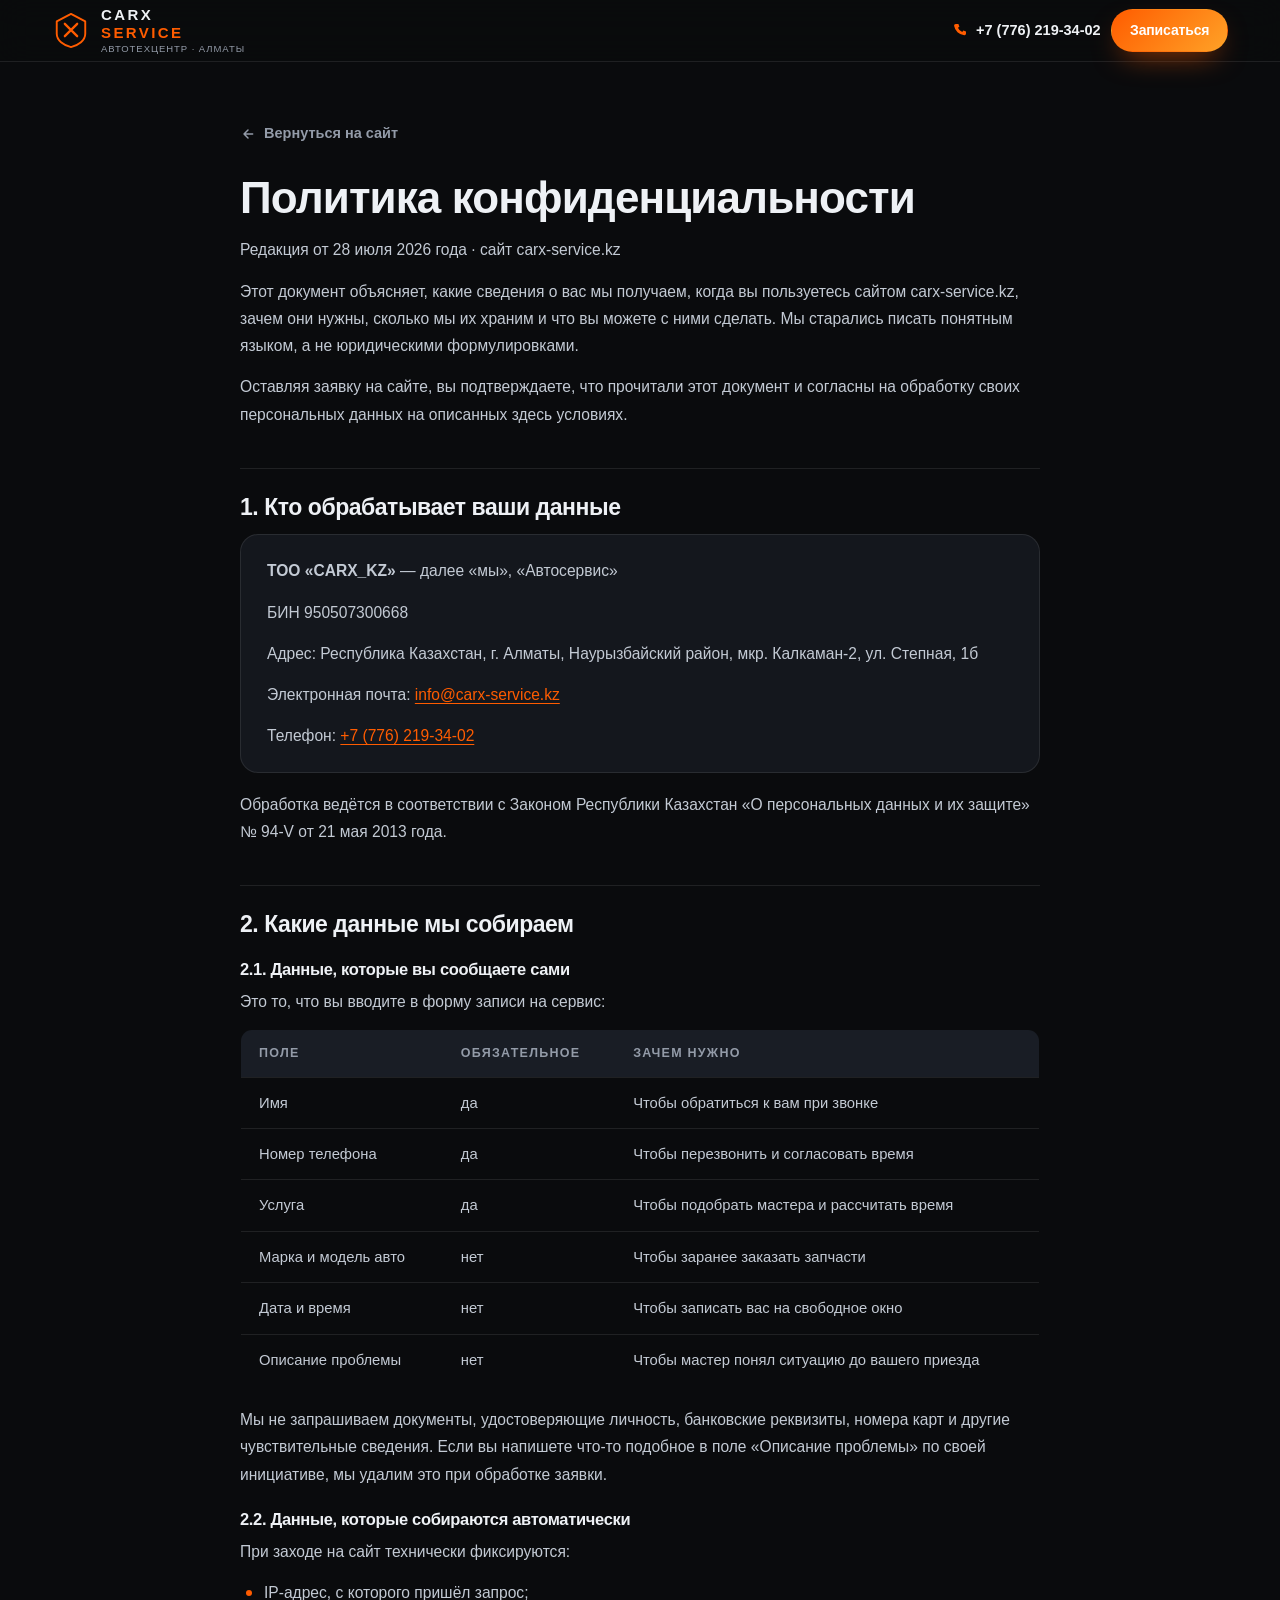
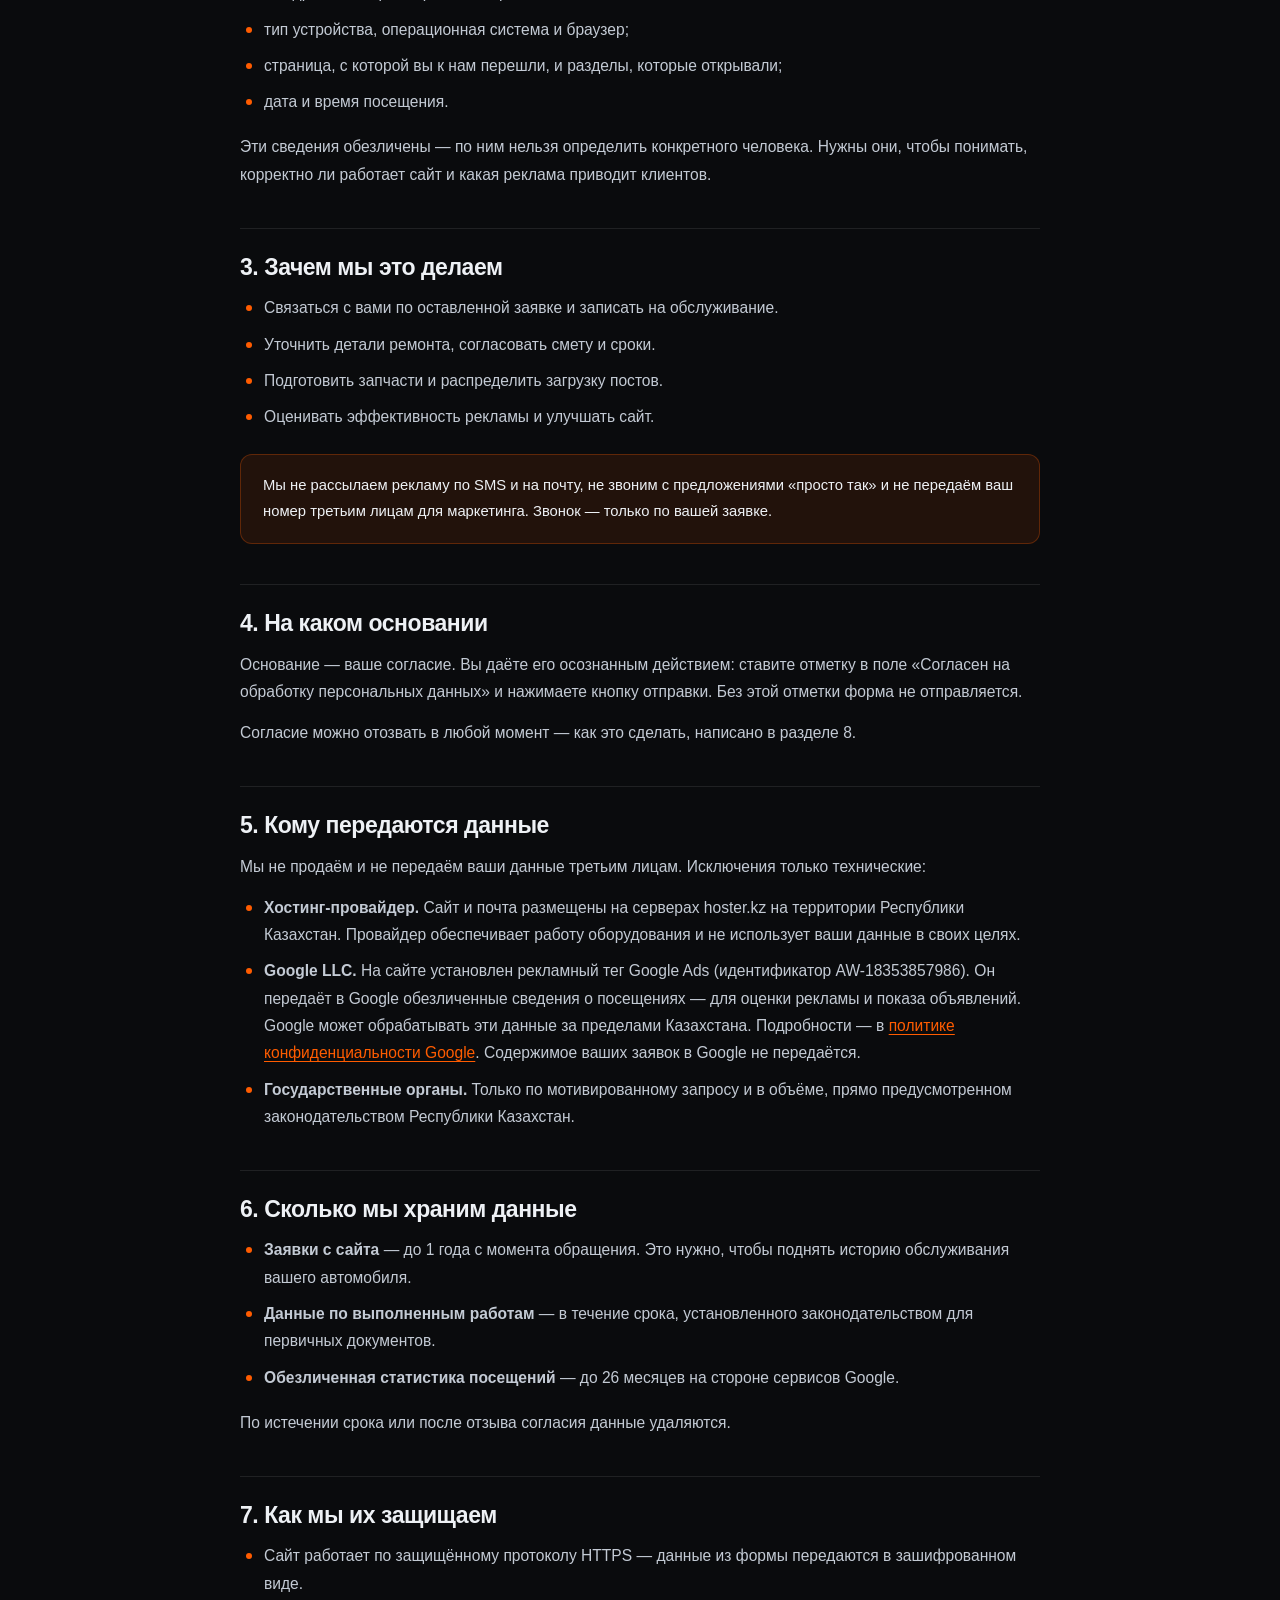
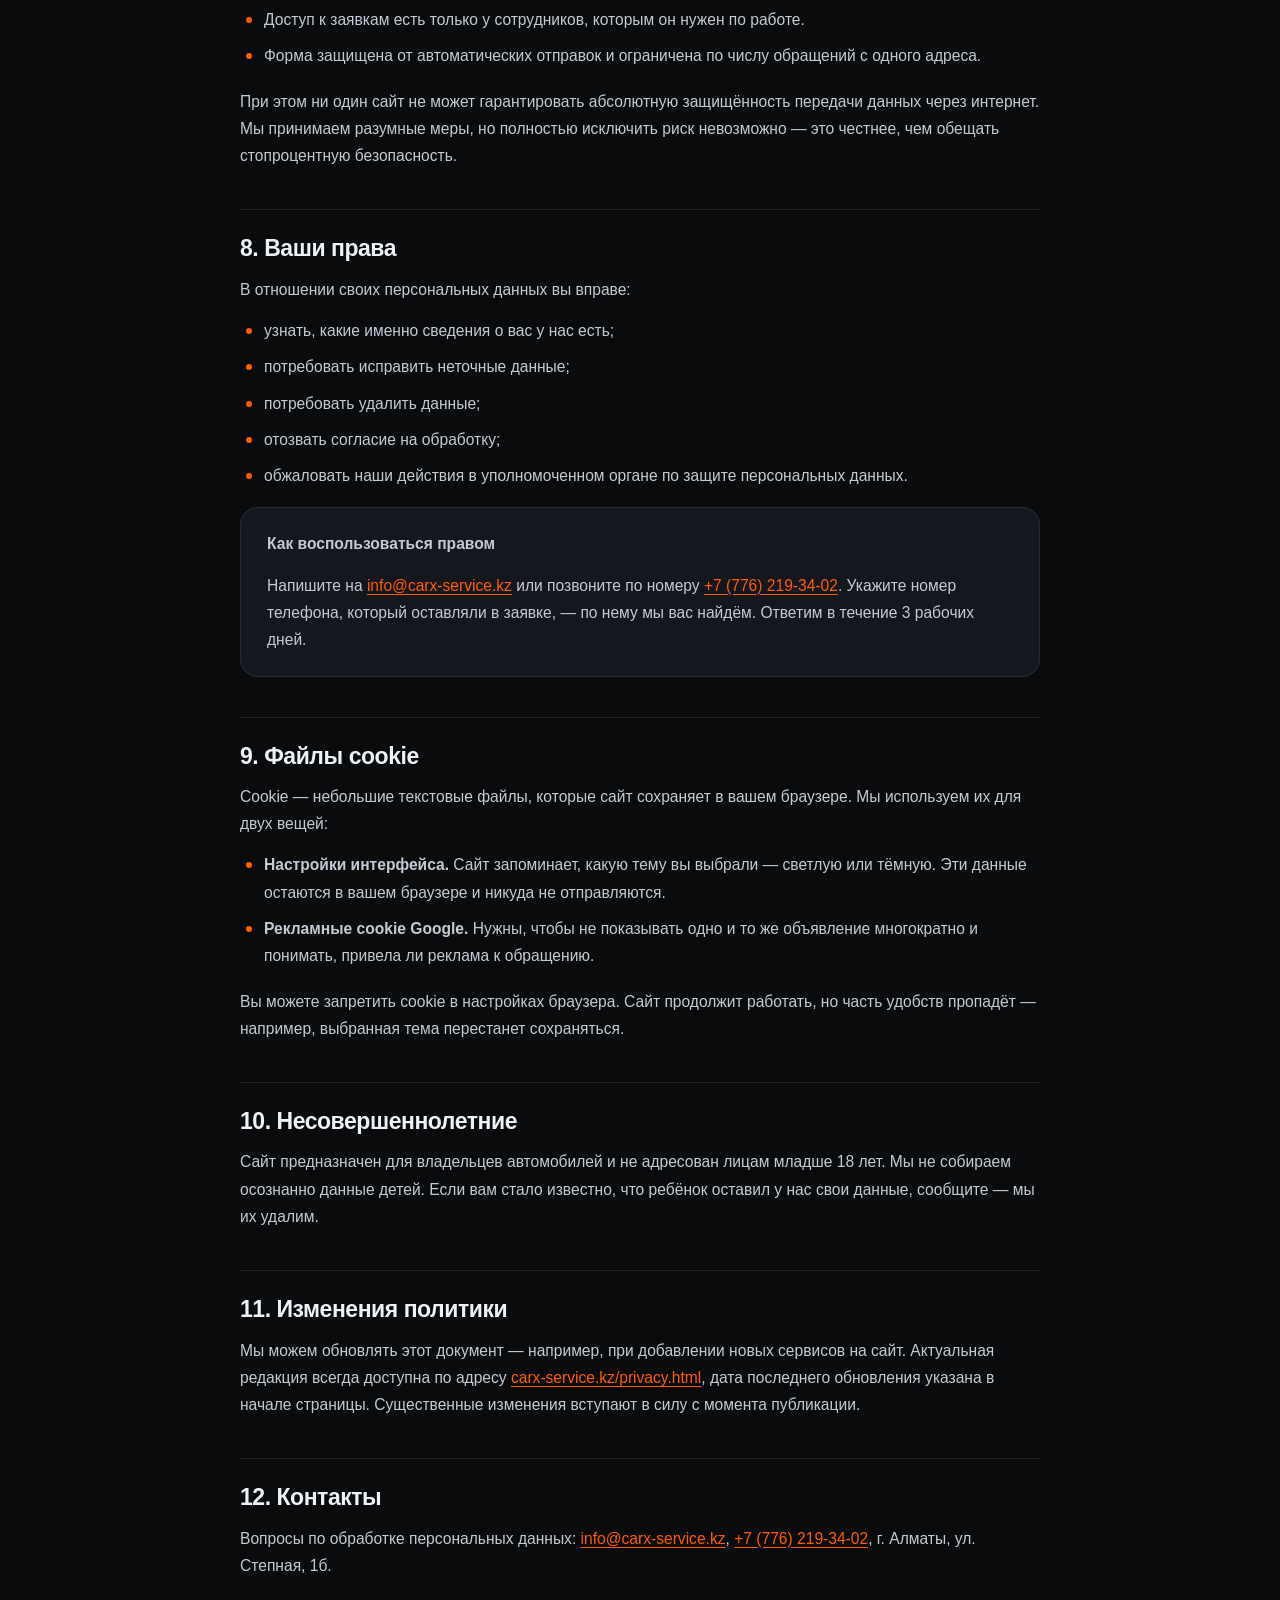
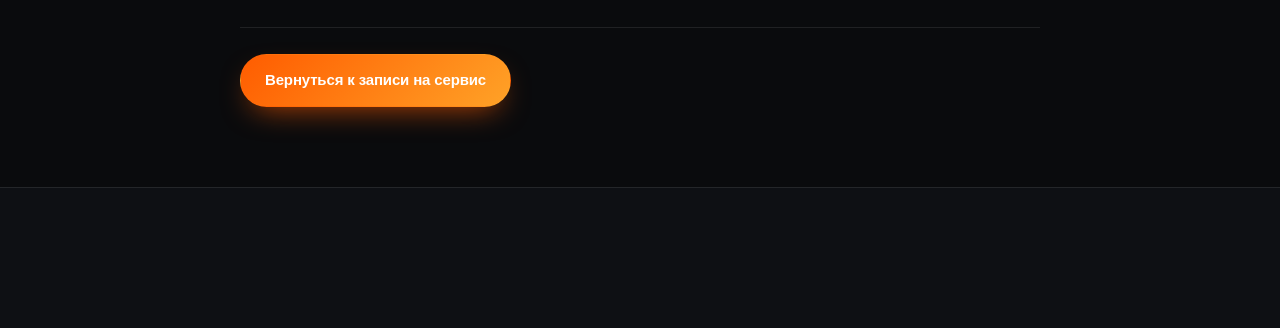
==== commit ddeb3ae9: "Update address to Stepnaya 1b and 2GIS map link" ====
--- a/privacy.html
+++ b/privacy.html
@@ -113,7 +113,7 @@
   <div class="doc__card">
     <p><b>ТОО «CARX_KZ»</b> — далее «мы», «Автосервис»</p>
     <p>БИН 950507300668</p>
-    <p>Адрес: Республика Казахстан, г. Алматы, Наурызбайский район, мкр. Калкаман-2, ул. Хрищатого, 2</p>
+    <p>Адрес: Республика Казахстан, г. Алматы, Наурызбайский район, мкр. Калкаман-2, ул. Степная, 1б</p>
     <p>Электронная почта: <a href="mailto:info@carx-service.kz">info@carx-service.kz</a></p>
     <p>Телефон: <a href="tel:+77762193402">+7 (776) 219-34-02</a></p>
   </div>
@@ -270,7 +270,7 @@
     Вопросы по обработке персональных данных:
     <a href="mailto:info@carx-service.kz">info@carx-service.kz</a>,
     <a href="tel:+77762193402">+7 (776) 219-34-02</a>,
-    г. Алматы, ул. Хрищатого, 2.
+    г. Алматы, ул. Степная, 1б.
   </p>
 
   <div class="doc__foot">
